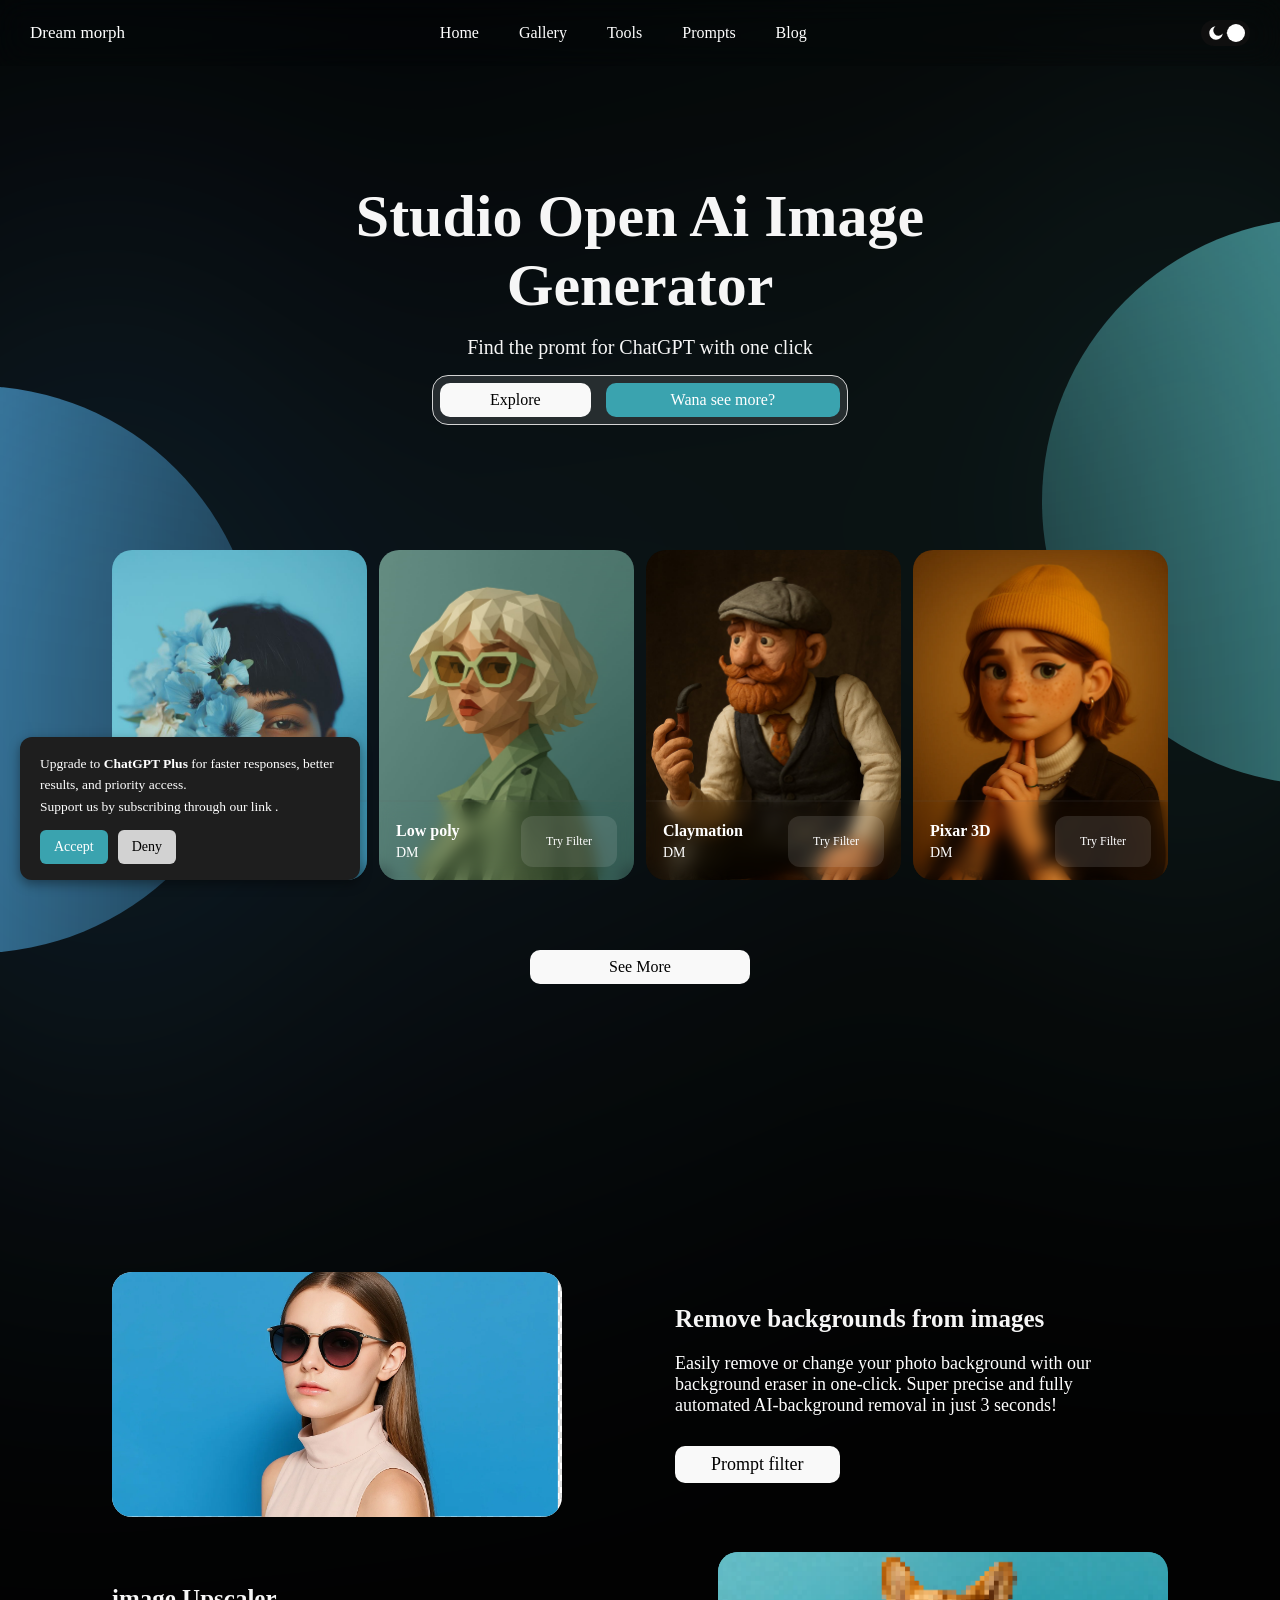
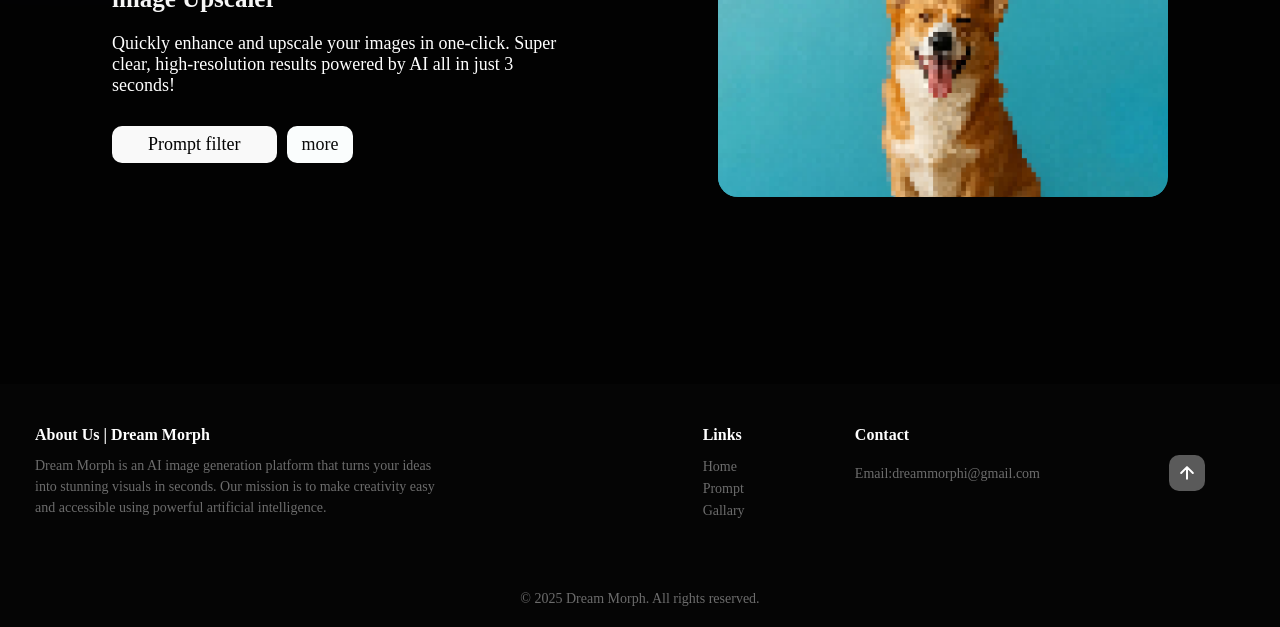
==== index.html @ d33cc165 "blog" ====
<!DOCTYPE html>
<html lang="en">

<head>
    <meta charset="UTF-8">
    <meta name="viewport" content="width=device-width, initial-scale=1.0">
    <meta name="description"
        content="Dream Morph – Explore a unique AI prompt collection, learn prompt writing, and access exclusive links for ChatGPT Pro. Create stunning visuals effortlessly.">
    <title>Dream Morph</title>

    <!-- CSS -->
    <link rel="stylesheet" href="https://unpkg.com/aos@2.3.1/dist/aos.css" />
    <link rel="stylesheet" href="/css/global.css">
    <link rel="stylesheet" href="/css/index.css">
    <link rel="stylesheet" href="https://cdnjs.cloudflare.com/ajax/libs/font-awesome/6.5.0/css/all.min.css">

    <!-- Favicon -->
    <link rel="shortcut icon" href="/image/favicon.png" type="image/png">

    <!-- JS (اگر میخوای async باشه میتونی بعد از body لود کنی) -->
    <script src="https://unpkg.com/aos@2.3.1/dist/aos.js"></script>

    <!-- js for clarity` -->
    <script type="text/javascript">
    (function(c,l,a,r,i,t,y){
        c[a]=c[a]||function(){(c[a].q=c[a].q||[]).push(arguments)};
        t=l.createElement(r);t.async=1;t.src="https://www.clarity.ms/tag/"+i;
        y=l.getElementsByTagName(r)[0];y.parentNode.insertBefore(t,y);
    })(window, document, "clarity", "script", "tnjbkv79kr");
</script>
</head>



<body>

    <!-- header -->

    <header class="header">

        <a href="./index.html" class="logo" data-aos="fade-up" data-aos-delay="0" data-aos-duration="1000"
            data-aos-easing="ease-in-out">Dream morph</a>

        <ul class="navbar">
            <li class="navbar__item">
                <a href="/index.html" class="navbar__link" data-aos="fade-up" data-aos-delay="100"
                    data-aos-duration="1000" data-aos-easing="ease-in-out">Home</a>
            </li>
            <li class="navbar__item">
                <a href="#gallery" class="navbar__link" data-aos="fade-up" data-aos-delay="150" data-aos-duration="1000"
                    data-aos-easing="ease-in-out">Gallery</a>
            </li>

            <!-- ===================== Tools ===================== -->
            <li class="navbar__item dropdown">
                <!-- لینک اصلی Tools -->
                <a href="#tools" class="navbar__link mobile-tools-toggle" data-aos="fade-up" data-aos-delay="200"
                    data-aos-duration="1000" data-aos-easing="ease-in-out">
                    Tools
                    <span class="arrow">&#9662;</span>
                </a>

                <!-- زیرمنو مخصوص موبایل -->
                <ul class="mobile-submenu">
                    <li><a data-popup="popup1"
                            data-prompt="Enhance this photo to ultra-high resolution (4K). Sharpen all facial features, hair texture, and clothing fabric while preserving natural skin tones and lighting. Remove any blur or noise, and improve overall clarity. Maintain the original background details like locker room wood texture, locker numbers, and lighting conditions. Keep color grading, shadows, and highlights realistic and natural. The goal is a clean, high-fidelity, photorealistic enhancement without any artistic or cartoon filters."
                            data-img-before="/image/202505182125312.webp" data-img-after="/image/20250518212531.webp"
                            onclick="openPopup(this)">Image Upscaler</a></li>
                    <li><a data-popup="popup1"
                            data-prompt="Remove the background completely from this image, leaving only the main subject with a transparent or solid white background. Keep edges clean and natural."
                            data-img-before="/image/imggallery2.webp" data-img-after="/image/imggallery.webp"
                            onclick="openPopup(this)">Remove Backgrounds</a></li>
                    <li><a data-popup="popup1"
                            data-prompt="Create a professional and clean social media post image for [LinkedIn/Instagram/etc.], featuring a centered person in business attire, soft lighting, minimal background blur, and modern corporate color scheme. Add space for a text headline if needed."
                            data-img-before="/image/file_00000000d63861f4b79eb9ee4ddb175d.webp"
                            data-img-after="/image/b02d583083adf4ebec9b5be7b02b7c07.webp"
                            onclick="openPopup(this)">Social Glowr</a></li>
                    <li><a data-popup="popup1"
                            data-prompt="Natural face portrait with subtle retouching: remove small imperfections and redness, soften skin texture slightly, preserve pores and natural lines. Balanced daylight lighting. Final image should feel authentic and human, not over-edited."
                            data-img-before="/image/file_00000000e23c61f489949f0462fa9c5d.webp"
                            data-img-after="/image/ffab117d53c7a71a4f97cb9b7b1341d3.webp" onclick="openPopup(this)">Skin
                            Magic</a></li>
                    <li><a data-popup="popup1"
                            data-prompt="A high-end commercial advertisement featuring a Pringles Sour Cream & Onion can placed on a reflective marble surface with a soft spotlight. Background is a luxurious, modern kitchen interior with bokeh lighting and a warm color palette (beige and gold tones). The can is sharply in focus, showing detailed textures, condensation droplets, and vibrant green packaging. Add floating chip slices, sour cream swirl, and onion rings subtly glowing around it. Use dramatic lighting with soft shadows and depth of field for cinematic feel. Include minimal text in clean sans-serif font at the top: “Irresistibly Bold Flavor.” Make it look like a premium magazine or billboard ad."
                            data-img-before="/image/file_000000005ddc6246a605f12ef59c102b.webp"
                            data-img-after="/image/1924164fff129f91b75158eaf944c137.webp"
                            onclick="openPopup(this)">Product Poster</a></li>
                    <li><a data-popup="popup1"
                            data-prompt="Create a formal 3x4 passport-style portrait based on the provided image. The subject should face the camera directly with a neutral facial expression. Replace the background with a plain white one, and use professional studio lighting. Remove any accessories (such as hair bows), minimize visible makeup, and ensure the clothing appears modest and neat (e.g., a simple high-collar shirt or blouse). Center the composition and crop to standard ID photo proportions. Maintain high resolution and clarity suitable for identification documents."
                            data-img-before="/image/photo19483072295.jpg" data-img-after="/image/photo19452945200.webp"
                            onclick="openPopup(this)">3*4 image</a></li>
                </ul>

                <!-- منوی پاپ‌آپ دسکتاپ -->
                <div class="dropdown-menu">
                    <div class="dropdown-row" data-popup="popup1" data-aos="zoom" data-aos-duration="1000"
                        data-prompt="Enhance this photo to ultra-high resolution (4K). Sharpen all facial features, hair texture, and clothing fabric while preserving natural skin tones and lighting. Remove any blur or noise, and improve overall clarity. Maintain the original background details like locker room wood texture, locker numbers, and lighting conditions. Keep color grading, shadows, and highlights realistic and natural. The goal is a clean, high-fidelity, photorealistic enhancement without any artistic or cartoon filters."
                        data-img-before="/image/202505182125312.webp" data-img-after="/image/20250518212531.webp"
                        onclick="openPopup(this)">
                        <img src="/image/20250518212531.webp" alt="Tool 1" class="dropdown-img">
                        <div class="dropdown-text">
                            <h5>image Upscaler</h5>
                            <p>Quickly enhance and upscale your images in one-click</p>
                        </div>
                    </div>
                    <div class="dropdown-row" data-popup="popup1"
                        data-prompt="Remove the background completely from this image, leaving only the main subject with a transparent or solid white background. Keep edges clean and natural."
                        data-img-before="/image/imggallery2.webp" data-img-after="/image/imggallery.webp"
                        onclick="openPopup(this)">
                        <img src="/image/imggallery2.webp" alt="Tool 2" class="dropdown-img">
                        <div class="dropdown-text">
                            <h5>Remove backgrounds</h5>
                            <p>Easily remove or change your photo background</p>
                        </div>
                    </div>
                    <div class="dropdown-row" data-popup="popup1"
                        data-prompt="Create a professional and clean social media post image for [LinkedIn/Instagram/etc.], featuring a centered person in business attire, soft lighting, minimal background blur, and modern corporate color scheme. Add space for a text headline if needed."
                        data-img-before="/image/file_00000000d63861f4b79eb9ee4ddb175d.webp"
                        data-img-after="/image/b02d583083adf4ebec9b5be7b02b7c07.webp" onclick="openPopup(this)">
                        <img src="/image/1750148089165.webp" alt="Tool 3" class="dropdown-img">
                        <div class="dropdown-text">
                            <h5>Social Glowr</h5>
                            <p>Stylish visuals for modern social media posts</p>
                        </div>
                    </div>
                    <div class="dropdown-row" data-popup="popup1"
                        data-prompt="Natural face portrait with subtle retouching: remove small imperfections and redness, soften skin texture slightly, preserve pores and natural lines. Balanced daylight lighting. Final image should feel authentic and human, not over-edited."
                        data-img-before="/image/file_00000000e23c61f489949f0462fa9c5d.webp"
                        data-img-after="/image/ffab117d53c7a71a4f97cb9b7b1341d3.webp" onclick="openPopup(this)">
                        <img src="/image/1750148026856.webp" alt="Tool 4" class="dropdown-img">
                        <div class="dropdown-text">
                            <h5>Skin Magic</h5>
                            <p>Clear, soft, and natural face retouch</p>
                        </div>
                    </div>
                    <div class="dropdown-row" data-popup="popup1"
                        data-prompt="A high-end commercial advertisement featuring a Pringles Sour Cream & Onion can placed on a reflective marble surface with a soft spotlight. Background is a luxurious, modern kitchen interior with bokeh lighting and a warm color palette (beige and gold tones). The can is sharply in focus, showing detailed textures, condensation droplets, and vibrant green packaging. Add floating chip slices, sour cream swirl, and onion rings subtly glowing around it. Use dramatic lighting with soft shadows and depth of field for cinematic feel. Include minimal text in clean sans-serif font at the top: “Irresistibly Bold Flavor.” Make it look like a premium magazine or billboard ad."
                        data-img-before="/image/file_000000005ddc6246a605f12ef59c102b.webp"
                        data-img-after="/image/1924164fff129f91b75158eaf944c137.webp" onclick="openPopup(this)">
                        <img src="/image/1750148194171.webp" alt="Tool 5" class="dropdown-img">
                        <div class="dropdown-text">
                            <h5>Product Poster</h5>
                            <p>Eye-catching product ads with sharp design</p>
                        </div>
                    </div>
                    <div class="dropdown-row" data-popup="popup1"
                        data-prompt="Create a formal 3x4 passport-style portrait based on the provided image. The subject should face the camera directly with a neutral facial expression. Replace the background with a plain white one, and use professional studio lighting. Remove any accessories (such as hair bows), minimize visible makeup, and ensure the clothing appears modest and neat (e.g., a simple high-collar shirt or blouse). Center the composition and crop to standard ID photo proportions. Maintain high resolution and clarity suitable for identification documents."
                        data-img-before="/image/photo19483072295.jpg" data-img-after="/image/photo19452945200.webp"
                        onclick="openPopup(this)">
                        <img src="/image/photo19483072295.jpg" alt="Tool 6" class="dropdown-img">
                        <div class="dropdown-text">
                            <h5>3*4 image</h5>
                            <p>Creat picturs from text,with AI</p>
                        </div>
                    </div>
                </div>
            </li>
            <!-- ===================== End Tools ===================== -->

            <li class="navbar__item">
                <a href="/prompts.html" class="navbar__link" data-aos="fade-up" data-aos-delay="250"
                    data-aos-duration="1000" data-aos-easing="ease-in-out">Prompts</a>
            </li>
              <li class="navbar__item">
                <a href="https://blog.dreammorph.art" id="blogBtn" target="_blank" rel="noopener noreferrer" class="navbar__link" data-aos="fade-up" data-aos-delay="250"
                    data-aos-duration="1000" data-aos-easing="ease-in-out">Blog</a>
            </li>
        </ul>

        <div class="navbar__btn">
            <div class="navbar__right-placeholder" data-aos="fade-up" data-aos-delay="300" data-aos-duration="1000"
                data-aos-easing="ease-in-out">
                <div class="theme-toggle">
                    <input type="checkbox" class="checkbox" id="theme-checkbox">
                    <label for="theme-checkbox" class="checkbox-label">
                        <svg class="moon" width="18" height="18" viewBox="0 0 24 24" fill="none">
                            <path d="M21 12.79A9 9 0 1111.21 3a7 7 0 109.79 9.79z" fill="#fff" />
                        </svg>
                        <svg class="sun" width="18" height="18" viewBox="0 0 24 24" fill="none">
                            <circle cx="12" cy="12" r="5" fill="#fff" />
                            <g stroke="#fff" stroke-width="2">
                                <line x1="12" y1="1" x2="12" y2="3" />
                                <line x1="12" y1="21" x2="12" y2="23" />
                                <line x1="4.22" y1="4.22" x2="5.64" y2="5.64" />
                                <line x1="18.36" y1="18.36" x2="19.78" y2="19.78" />
                                <line x1="1" y1="12" x2="3" y2="12" />
                                <line x1="21" y1="12" x2="23" y2="12" />
                                <line x1="4.22" y1="19.78" x2="5.64" y2="18.36" />
                                <line x1="18.36" y1="5.64" x2="19.78" y2="4.22" />
                            </g>
                        </svg>
                        <span class="ball"></span>
                    </label>
                </div>
            </div>
        </div>

        <span class="heder__icon" id="menu-toggle" data-aos="fade-up" data-aos-delay="100">
            <span></span>
            <span></span>
            <span></span>
        </span>

    </header>


    <!-- Main -->

    <section class="main">
        <div class="main__background">

            <div class="background-shapes">
                <div class="circle__left"></div>
                <div class="circle__right"></div>
                <div class="blur-overlay"></div>
            </div>

            <div class="container">

                <!-- Home Website -->


                <section class="home" id="home">
                    <div class="Home-content">
                        <h1 class="Home-title" data-aos="fade-up" data-aos-delay="0" data-aos-duration="1000"
                            data-aos-easing="ease-in-out">Studio Open Ai Image Generator</h1>
                        <p class="Home-cption" data-aos="fade-up" data-aos-delay="100" data-aos-duration="1000"
                            data-aos-easing="ease-in-out">Find the promt for ChatGPT with one click</p>

                        <div class="Home-btn" data-aos="fade-up" data-aos-delay="200" data-aos-duration="1000"
                            data-aos-easing="ease-in-out">
                            <a href="./prompts.html" class="Home-btn__left">Explore</a>
                            <a href="#gallery" class="Home-btn__rigth">Wana see more?</a>
                        </div>
                    </div>
                    <div class="poster" data-aos="fade-up" data-aos-delay="400" data-aos-duration="1000"
                        data-aos-easing="ease-in-out" data-aos-offset="0">
                        <div class="poster-spacer" aria-hidden="true"></div>

                        <div class="poster-cards poster-zoom">
                            <div class="poster-card__content">
                                <div class="poster-text">
                                    <h4>Blue Bloom</h4>
                                    <p>DM</p>
                                </div>
                                <a href="#" class="poster-card__btn" data-popup="popup1"
                                    data-prompt="A close-up portrait of a young woman with natural soft lighting, short black hair, and minimal makeup. Her face is partially covered by a lush arrangement of realistic, delicate blue flowers with visible petal textures and dark centers, blending naturally with her skin. The flowers should appear freshly picked and organic, with fine botanical detail. Background is a solid, smooth sky blue, creating a dreamy and minimalistic atmosphere. The photo has an ethereal, high-fashion editorial feel, with ultra-high definition and depth of field to emphasize the softness of the flowers and the calm expression of the subject. --v 6 --ar 3:4 --style photographic --quality 2"
                                    data-img-before="/image/poster2.webp" data-img-after="/image/poster1.webp"
                                    onclick="openPopup(this)">
                                    Try Filter
                                </a>
                            </div>
                        </div>
                        <div class="poster-cards poster-zoom">
                            <div class="poster-card__content">
                                <div class="poster-text">
                                    <h4>Low poly</h4>
                                    <p>DM</p>
                                </div>
                                <a href="#" class="poster-card__btn" data-popup="popup1"
                                    data-prompt="““Redo this image in the Low poly 3D style, simplified geometry, hard angular edges, flat color shading, minimalist lighting, retro 3D look.”"
                                    data-img-before="/image/file_00000000790861f79e41f5b26e44dd77.webp"
                                    data-img-after="/image/35b8cdeab7fe3ea2cd9ffe2193912665.webp"
                                    onclick="openPopup(this)">
                                    Try Filter
                                </a>
                            </div>
                        </div>
                        <div class="poster-cards poster-zoom">
                            <div class="poster-card__content">
                                <div class="poster-text">
                                    <h4>Claymation</h4>
                                    <p>DM</p>
                                </div>
                                <a href="#" class="poster-card__btn" data-popup="popup1"
                                    data-prompt="“Redo this image in the Claymation style, handmade clay textures, visible fingerprints and smudges, slightly uneven proportions, stop-motion aesthetic, soft lighting, expressive sculpted faces.”"
                                    data-img-before="/image/claymation.webp" data-img-after="/image/claymation1.webp"
                                    onclick="openPopup(this)">
                                    Try Filter
                                </a>
                            </div>
                        </div>
                        <div class="poster-cards poster-zoom">
                            <div class="poster-card__content">
                                <div class="poster-text">
                                    <h4>Pixar 3D</h4>
                                    <p>DM</p>
                                </div>
                                <a href="#" class="poster-card__btn" data-popup="popup1"
                                    data-prompt="“Redo this image in a charming 3D animated style, clean, stylized character designs with expressive yet subtle facial animation, cinematic warm lighting, beautifully composed shots, high-quality polished textures, and a heartwarming tone. Emphasize storytelling through posture, expression, and framing.”"
                                    data-img-before="/image/pixar3d.webp" data-img-after="/image/pixar3d2.webp"
                                    onclick="openPopup(this)">
                                    Try Filter
                                </a>
                            </div>
                        </div>

                        <div class="poster-spacer" aria-hidden="true"></div>
                    </div>
                    <div class="poster-indicators">
                        <span class="dot active"></span>
                        <span class="dot"></span>
                        <span class="dot"></span>
                        <span class="dot"></span>
                    </div>

                    <a href="/prompts.html" class="poster-btn__btn" data-aos="fade-up" data-aos-delay="0"
                        data-aos-duration="1000" data-aos-easing="ease-in-out">See More</a>


                </section>

                <!-- Gallary Website -->

                <section class="gallary" id="gallery">
                    <div class="container">
                        <div class="gallery-container">

                            <div class="gallary-item" data-aos="fade-right" data-aos-duration="1000" data-aos-delay="0"
                                data-aos-easing="ease-in-out">
                                <div class="gallary-img">
                                    <div class="before-image">
                                        <img src="/image/imggallery.webp" alt="Before">
                                    </div>
                                    <div class="after-image">
                                        <img src="/image/imggallery2.webp" alt="After">
                                    </div>
                                    <input type="range" class="slider" min="0" max="100" value="50">
                                </div>
                                <div class="gallary-text">
                                    <h4>Remove backgrounds from images</h4>
                                    <p>Easily remove or change your photo background with our background eraser in
                                        one-click. Super precise and fully automated AI-background removal in just 3
                                        seconds!</p>

                                    <a href="#" class="gallery-btn" data-popup="popup1"
                                        data-prompt="Remove the background completely from this image, leaving only the main subject with a transparent or solid white background. Keep edges clean and natural."
                                        data-img-before="/image/imggallery2.webp"
                                        data-img-after="/image/imggallery.webp" onclick="openPopup(this)">
                                        Prompt filter
                                    </a>
                                </div>
                            </div>

                            <div class="gallary-item" data-aos="fade-left" data-aos-duration="1000" data-aos-delay="0"
                                data-aos-easing="ease-in-out">
                                <div class="gallary-img">
                                    <div class="before-image">
                                        <img src="/image/202505182125312.webp" alt="Before">
                                    </div>
                                    <div class="after-image">
                                        <img src="/image/20250518212531.webp" alt="After">
                                    </div>
                                    <input type="range" class="slider" min="0" max="100" value="50">
                                </div>
                                <div class="gallary-text">
                                    <h4>image Upscaler</h4>
                                    <p>Quickly enhance and upscale your images in one-click. Super clear,
                                        high-resolution results powered by AI all in just 3 seconds!</p>
                                    <div class="gallary-btn-butten">
                                        <a href="#" class="gallery-btn" data-popup="popup1"
                                            data-prompt="Enhance this photo to ultra-high resolution (4K). Sharpen all facial features, hair texture, and clothing fabric while preserving natural skin tones and lighting. Remove any blur or noise, and improve overall clarity. Maintain the original background details like locker room wood texture, locker numbers, and lighting conditions. Keep color grading, shadows, and highlights realistic and natural. The goal is a clean, high-fidelity, photorealistic enhancement without any artistic or cartoon filters "
                                            data-img-before="/image/20250518212531.webp"
                                            data-img-after="/image/202505182125312.webp" onclick="openPopup(this)">
                                            Prompt filter
                                        </a>
                                        <a href="/prompts.html" class="gallary-btn-Rigth">more</a>
                                    </div>
                                </div>
                            </div>

                        </div>
                    </div>
                </section>

            </div>

            <!-- Footer Website -->

            <section class="footer">
                <div class="fotter-top">

                    <div class="fotter-tex">
                        <h4>About Us | Dream Morph</h4>
                        <p>Dream Morph is an AI image generation platform that turns your ideas into stunning visuals in
                            seconds. Our mission is to make creativity easy and accessible using powerful artificial
                            intelligence. </p>
                    </div>
                    <div class="fotter-item">
                        <div class="footer-links">
                            <h4>Links</h4>
                            <p><a href="/index.html" class="fotter-linl-1">Home</a></p>
                            <p><a href="/prompts.html" class="fotter-linl-2">Prompt</a></p>
                            <p><a href="#gallery" class="fotter-linl-2">Gallary</a></p>
                        </div>
                        <div class="fotter-contact">
                            <h4>Contact</h4>
                            <div class="footer-content__continer">
                                <p><a href="mailto:dreammorphi@gmail.com"
                                        class="fotter-contact-1">Email:dreammorphi@gmail.com</a></p>

                                <!-- <p><a href="tel:+9809187623454" class="fotter-contact-2">Insta:dreammorph</a></p> -->
                                <!-- <p><a href="https://www.instagram.com" target="_blank"
                                    class="fotter-contact-3">Tel:+987267373646</a></p> -->
                                <a href="#home" class="fotter-contact-btn footer-scroll-btn">
                                    <svg width="20" height="20" viewBox="0 0 20 20" fill="none"
                                        xmlns="http://www.w3.org/2000/svg">
                                        <path
                                            d="M9.99984 15.8334V4.16675M9.99984 4.16675L4.1665 10.0001M9.99984 4.16675L15.8332 10.0001"
                                            stroke="white" stroke-width="2" stroke-linecap="round"
                                            stroke-linejoin="round" />
                                    </svg>
                                </a>
                            </div>
                        </div>

                    </div>
                </div>
                <div class="fottor-butem">

                    <div class="fotter-copyright">
                        <p>© 2025 Dream Morph. All rights reserved.</p>
                    </div>
                </div>
            </section>

        </div>
    </section>

    <!-- Popup -->

    <div class="popup" id="popup1">
        <div class="popup-content">


            <div class="popup-content-left">

                <h4>How to use this filter</h4>

                <ul class="popup-menu">
                    <li class="popup-menu-item">
                        Open <a href="https://chat.openai.com/" target="_blank">ChatGpt</a> Ai
                    </li>
                    <li class="popup-menu-item">
                        Select + And Select Your photo
                    </li>
                    <li class="popup-menu-item">
                        Copy The Command Below And Paste It Into <a href="https://chat.openai.com/"
                            target="_blank">ChatGpt</a> Ai
                    </li>
                </ul>

                <!-- <p class="popup-vocher">Chat GPT does not generate more than 3 photos per day, you can purchase a Chat GPT subscription from  <a href="#">this website</a>
                </p> -->
                <div class="box-container" id="boxContainer">
                    <div class="popup-box">


                        <div id="promptText">Prompt اینجا قرار می‌گیره</div>
                        <svg class="copy-btn" onclick="copyPrompt()" width="24" height="24" viewBox="0 0 32 32"
                            fill="none" xmlns="http://www.w3.org/2000/svg">
                            <path
                                d="M6.6665 20H5.33317C4.62593 20 3.94765 19.7191 3.44755 19.219C2.94746 18.7189 2.6665 18.0406 2.6665 17.3334V5.33335C2.6665 4.62611 2.94746 3.94783 3.44755 3.44774C3.94765 2.94764 4.62593 2.66669 5.33317 2.66669H17.3332C18.0404 2.66669 18.7187 2.94764 19.2188 3.44774C19.7189 3.94783 19.9998 4.62611 19.9998 5.33335V6.66669M14.6665 12H26.6665C28.1393 12 29.3332 13.1939 29.3332 14.6667V26.6667C29.3332 28.1394 28.1393 29.3334 26.6665 29.3334H14.6665C13.1937 29.3334 11.9998 28.1394 11.9998 26.6667V14.6667C11.9998 13.1939 13.1937 12 14.6665 12Z"
                                stroke-width="2" />
                        </svg>
                        <div class="info-bar" id="infoBar">
                            <p>
                                <svg width="15" height="15" viewBox="0 0 24 24" fill="none"
                                    xmlns="http://www.w3.org/2000/svg">
                                    <path
                                        d="M12 17C12.2833 17 12.5208 16.9042 12.7125 16.7125C12.9042 16.5208 13 16.2833 13 16C13 15.7167 12.9042 15.4792 12.7125 15.2875C12.5208 15.0958 12.2833 15 12 15C11.7167 15 11.4792 15.0958 11.2875 15.2875C11.0958 15.4792 11 15.7167 11 16C11 16.2833 11.0958 16.5208 11.2875 16.7125C11.4792 16.9042 11.7167 17 12 17ZM11 13H13V7H11V13ZM12 22C10.6167 22 9.31667 21.7375 8.1 21.2125C6.88333 20.6875 5.825 19.975 4.925 19.075C4.025 18.175 3.3125 17.1167 2.7875 15.9C2.2625 14.6833 2 13.3833 2 12C2 10.6167 2.2625 9.31667 2.7875 8.1C3.3125 6.88333 4.025 5.825 4.925 4.925C5.825 4.025 6.88333 3.3125 8.1 2.7875C9.31667 2.2625 10.6167 2 12 2C13.3833 2 14.6833 2.2625 15.9 2.7875C17.1167 3.3125 18.175 4.025 19.075 4.925C19.975 5.825 20.6875 6.88333 21.2125 8.1C21.7375 9.31667 22 10.6167 22 12C22 13.3833 21.7375 14.6833 21.2125 15.9C20.6875 17.1167 19.975 18.175 19.075 19.075C18.175 19.975 17.1167 20.6875 15.9 21.2125C14.6833 21.7375 13.3833 22 12 22Z" />
                                </svg>
                                Only 3 free images! Get unlimited access by subscribing through this
                                <a href="https://example.com" target="_blank" class="info-link"> website</a>
                            </p>
                        </div>
                    </div>

                </div>


            </div>
            <div class="popup-content-right">
                <span class="close-btn" onclick="closePopup('popup1')">&times;</span>
                <div class="container-img-prompts">
                    <img id="popupImageBefore" class="before" src="" alt="">
                    <img id="popupImageAfter" class="after" src="" alt="">
                    <div class="popup-slider">
                        <div class="slider-handle"></div>
                    </div>
                </div>
            </div>
        </div>
    </div>
    <div id="copy-notification" class="copy-not"
        style="display:none;position:fixed;top:40px;left:50%;transform:translateX(-50%);background:#222;color:#fff;padding:10px 28px;border-radius:8px;z-index:9999;font-family:'Medium';font-size:16px;box-shadow:0 2px 8px rgba(0,0,0,0.15);transition:opacity 0.3s;">
        prompt copied to clipboard!
    </div>

    <!-- Popup Subscibe -->

    <!-- ChatGPT Plus Promo Popup -->
    <div id="popup-wrapper">
        <div class="subscribe-popup" id="subscribeBox">
            Upgrade to <strong>ChatGPT Plus</strong> for faster responses, better results, and priority access.<br>
            Support us by subscribing through our link .</p>

            <div class="subscribe-popup-buttons">
                <a class="accept-btn" href="https://chat.openai.com/?ref=YourAffiliateID" target="_blank"
                    onclick="closeSubscribe()">Accept</a>
                <button class="deny-btn no-global-style" onclick="closeSubscribe()">Deny</button>
            </div>
        </div>

    </div>






    <script src="https://unpkg.com/aos@2.3.1/dist/aos.js"></script>
    <script src="/script/script.js"></script>
    <script src="/script/menu.js"></script>
    <script src="/script/theme.js"></script>

</body>

</html>
---- css/global.css ----
/* ---------------------------------------------------------- color -------------------------------------------------------------*/


:root {

  --bg-color-1: #FFFFFF;
  
  --bg-color-2: #ffffff00;
  --bg-color-3: #3A3A3A;

  --bg-color-4: #5a5a5a;
  --bg-color-5: #3AA3AF;
  
  --bg-color-footer: #f7f7f7;
  /* footer bg */
  --bg-color-footer-slide: #ffffff;
  /* footer slide */
  --bg-color-tools: #ffffff;
  /* tools popup */
  --bg-color-popup: #ffffff;
  /* popup */
  --bg-color-popup-box: #f5f5f5;
  /* popup box */
  --bg-color-close: #FFFFFF;
  --bg-color-hamberger: #000000;
  --bg-color-hamberger-menu: #fdfafa;


  --bg-blur-1: rgba(255, 255, 255, 0.1);
  --bg-blur-2: rgba(24, 24, 24, 0.12);
  --bg-blur-3: rgba(255, 255, 255, 0.1);
  --bg-blur-overlay: blur(180px);

  --text-color-1: #000000;
  --text-color-1-1: #000000;
  /**/
  --text-color-2: #504f4f;
  --text-color-3: #504f4f;
  --text-color-4: #FFFFFF;
  --text-color-4-1: #ffffff;
  /**/
  --text-color-4-2: #ffffff;
  /**/
  --text-color-4-btn: #ffffff;
  /**/
  --text-color-4-right: #ffffff;
  /**/
  --text-color-5: #F6F6F6;
  --text-color-6: #4d4d4d;
  --text-color-7: #3a3a3a;
  --text-color-8: #0056A7;
  /**/
  --text-color-cart: #ffffff;
  --text-color-box-popup: #000000c4;



  --title-color-1: #3a3a3a;
  --title-color-2: #000000;

  --hover-color-1: #000000;
  --hover-color-2: #58bfff;
  --hover-color-2-right: #58bfff;
  --hover-color-3: #2d2d2d;
  --hover-color-tools: #eaf6ff;

}


.dark-mode {

  --bg-color-main: #010101;
  --bg-color-1: #ffffff00;
  --bg-color-2: #FFFFFF;
  --bg-color-3: #F9F9F9;
  --bg-color-4: #fafdfd;
  --bg-color-5: #3AA3AF;
  --bg-color-footer: #050505;
  /* footer bg */
  --bg-color-footer-slide: #0c0c0cea;
  /* footer slide */
  --bg-color-tools: #030303;
  /* tools popup */
  --bg-color-popup: #151515;
  /* popup */
  --bg-color-popup-box: #0b0b0b;
  /* popup box */
  --bg-color-close: #151515;
  --bg-color-hamberger: #ffffff;
  --bg-color-hamberger-menu: #3a3a3a;


  --bg-blur-1: rgba(24, 24, 24, 0.1);
  --bg-blur-2: rgba(24, 24, 24, 0.95);
  --bg-blur-3: rgba(0, 0, 0, 0.1);
  --bg-blur-overlay: blur(280px);

  --text-color-3: #ffffff;
  /**/
  --text-color-1: #ffffff;
  /**/
  --text-color-1-1: #b9b9b9;
  /**/
  --text-color-2: #6c6c6c;
  --text-color-3: #504f4f;
  --text-color-4: #010101;
  /**/
  --text-color-4-1: #ffffff;
  /**/
  --text-color-4-2: #0c0c0c;
  /**/
  --text-color-4-btn: #ffffff;
  /**/
  --text-color-4-right: #010101;
  /**/
  --text-color-5: #F6F6F6;
  --text-color-6: #ffffff;
  /**/
  --text-color-7: #F6F6F6;
  /**/
  --text-color-8: #518aae;
  /**/
  --text-color-box-popup: #bfbfbf;


  --title-color-1: #3a3a3a;
  --title-color-2: #000000;

  --hover-color-1: #a5a5a5;
  --hover-color-2: #58bfff;
  --hover-color-2-right: #58bfff;
  --hover-color-3: #ffffff;
  --hover-color-tools: #3e3e3e8b;

}



/* ---------------------------------------------------------- Fonts -------------------------------------------------------------*/

@font-face {
  font-family: "Reagular";
  src: url(/Font/static/Inter_18pt-Regular.ttf) format('truetype');
}

@font-face {
  font-family: "Black";
  src: url(/Font/static/Inter_18pt-Black.ttf) format('truetype');
}

@font-face {
  font-family: "Medium";
  src: url(/Font/static/Inter_18pt-Medium.ttf) format('truetype');
}

@font-face {
  font-family: "Bold";
  src: url(/Font/static/Inter_18pt-Bold.ttf) format('truetype');
}

@font-face {
  font-family: "ExtraLight";
  src: url(/Font/static/Inter_18pt-ExtraLight.ttf) format('truetype');
}

@font-face {
  font-family: "Light";
  src: url(/Font/static/Inter_18pt-Light.ttf) format('truetype');
}

/* ------------------------------------------------------- Normalize Css ---------------------------------------------------------*/

* {
  margin: 0;
  padding: 0;
  box-sizing: border-box;

}

html {
  overflow-x: hidden;
  scroll-behavior: smooth;
}

/* ----------------------------------------------- Main ----------------------------------------------- */

.main {
  position: relative;
  background-color: var(--bg-color-main);
  min-height: 100vh;

}

.main__background {
  position: relative;
  overflow: hidden;
}

.background-shapes {}

.circle__left,
.circle__right {}

.circle__left {
  width: 35.4375rem;
  height: 35.4375rem;
  border-radius: 35.4375rem;
  background: #58BFFF;
  position: absolute;
  top: 386px;
  left: -308px;
  z-index: 0;
}

.circle__right {
  width: 35.5rem;
  height: 35.4375rem;
  border-radius: 35.5rem;
  background: #5AC4C9;
  position: absolute;
  top: 218px;
  right: -330px;
  z-index: 0;
}

.blur-overlay {
  position: absolute;
  top: 0;
  left: 0;
  width: 100%;
  height: 100%;
  background-color: var(--bg-blur-1);
  /* background-color: var(--bg-blur-2); */
  backdrop-filter: var(--bg-blur-overlay);
  z-index: 1;

}

.container {
  position: relative;
  z-index: 3;
}

/* ------------------------------------------------- Header ------------------------------------------------- */

.header {
  z-index: 100;
  position: fixed;
  flex-direction: row;
  top: 0;
  left: 0;
  width: 100%;
  padding: 20px 30px;
  background-color: var(--bg-blur-3);
  backdrop-filter: blur(15px);

  display: flex;
  align-items: center;
  justify-content: space-between;


}


.logo {
  text-decoration: none;
  color: var(--text-color-1);
  font-size: 17px;
  font-family: 'Reagular';
}

.navbar {
  display: flex;
  gap: 30px;
  margin-right: 6.5%;
}

.navbar__item {
  list-style: none;
}

.navbar__link {
  text-decoration: none;
  color: var(--text-color-6);
  font-family: 'Medium';
  font-size: 16px;
}

.navbar__link:hover {
  color: var(--hover-color-1);
}

.navbar__btn {
  /* padding: 9px 11px; */
  display: flex;
  /* border-radius: 10px; */
  /* color: rgb(0, 0, 0); opacity: .5; */
  /* background-color: rgb(58, 58, 58); opacity: 0.5; */
}

.navbar__btn svg {
  color: inherit;
  width: 18px;
  height: auto;
}

.navbar__right-placeholder {
  color: rgb(255, 255, 255);
  opacity: 0.5;

}

.poster-btn__btn {
  color: var(--text-color-4);
  text-decoration: none;
  font-family: 'Bold';
  text-align: center;
  display: flex;
  justify-content: center;
  margin-top: 70px;
  background-color: var(--bg-color-3);
  width: 220px;
  align-items: center;
  margin: 70px auto;
  padding: 8px 50px;
  border-radius: 10px;
  font-family: 'Bold';
}

.poster-btn__btn:hover {
  background-color: var(--button-3-bg-color);
  color: var(--text-color);
  box-shadow: 0 4px 15px rgba(88, 191, 255, 0.4);
  transform: translateY(-3px);
  transition: all 0.2s ease-in-out;
}

.poster-zoom {
  position: relative;
  overflow: hidden;
  transition: transform 0.3s ease, box-shadow 0.3s ease;
}


.poster-zoom:hover {
  transform: scale(1.015);
  box-shadow: 0 5px 10px rgb(0, 0, 0, 0.1);
}

/* -------------------------------------------fotter---------------------------------------------- */

.footer {
  background-color: var(--bg-color-footer);
  position: relative;
  z-index: 1;
}

.fotter-top {
  position: relative;
  display: flex;
  justify-content: space-between;
  align-items: flex-start;
  padding: 40px 20px 50px 35px;
  z-index: 1;
}

.fotter-item {
  width: 50%;
  display: flex;
  justify-content: space-around;
  align-items: start;
  line-height: 21px;

}

.fotter-tex {
  line-height: 21px;
}

.fotter-tex h4 {
  margin-bottom: 10px;
  font-family: 'Bold';
  font-size: 16px;
  color: var(--text-color-1);
}

.fotter-tex p {
  font-family: 'medium';
  font-size: 14px;
  width: 400px;
  color: var(--text-color-2);
}


.footer-links h4 {
  font-family: 'Bold';
  font-size: 16px;
  color: var(--text-color-1);
  margin-bottom: 10px;
}

.fotter-linl-1 {
  text-decoration: none;
  font-family: 'medium';
  font-size: 14px;
  color: var(--text-color-2);
}

.fotter-linl-2 {
  text-decoration: none;
  font-family: 'medium';
  font-size: 14px;
  color: var(--text-color-2);

}

.fotter-linl-2 {
  text-decoration: none;
  font-family: 'medium';
  font-size: 14px;
  color: var(--text-color-2);

}

.fotter-contact h4 {
  font-family: 'Bold';
  font-size: 16px;
  color: var(--text-color-1);
  margin-bottom: 10px;
}

.fotter-contact-1 {
  text-decoration: none;
  font-family: 'medium';
  font-size: 14px;
  color: var(--text-color-2);
}

.fotter-contact-2 {
  text-decoration: none;
  font-family: 'medium';
  font-size: 14px;
  color: var(--text-color-2);
}

.fotter-contact-3 {
  text-decoration: none;
  font-family: 'medium';
  font-size: 14px;
  color: var(--text-color-2);
}

.fotter-contact-btn {
  background-color: #5a5a5a;
  padding: 8px 8px;
  color: #fafafa;
  text-decoration: none;
  font-family: 'medium';
  font-size: 12px;
  border-radius: 10px;
  justify-content: center;
  align-items: center;
  display: flex;
}

.fotter-contact-btn:hover {
  background-color: #58bfff;
  color: #ffffff;
  box-shadow: 0 4px 15px rgba(88, 191, 255, 0.4);
  transform: translateY(-3px);
  transition: all 0.2s ease-in-out;
}

.fotter-copyright {
  padding: 20px;
  color: var(--text-color-2);
  position: relative;
  z-index: 1;
  text-align: center;
  font-family: 'medium';
  font-size: 14px;
}

.footer-content__continer {
  width: 350px;
  display: flex;
  align-items: center;
  justify-content: space-between;
}





/* ------------------------------------------------- Popup  ------------------------------------------------- */
.popup {
  position: fixed;
  top: 0;
  left: 0;
  width: 100%;
  height: 100%;
  background: rgba(0, 0, 0, 0.6);
  display: none;
  justify-content: center;
  align-items: center;
  z-index: 1000;

}


.popup.show {
  display: flex;
}

.popup-content {
  background: var(--bg-color-popup);
  padding: 20px;
  border-radius: 12px;
  max-width: 800px;
  width: 90%;
  height: 450px;
  box-shadow: 0 4px 12px rgba(0, 0, 0, 0.3);
  position: relative;
  display: flex;
  gap: 30px;
  /*   
  transform: translateY(40px) scale(0.95) rotateX(30deg);
 
  animation: popupVocherFancyIn 0.8s cubic-bezier(.22,1,.36,1) forwards; */

}


.popup-content-left {
  width: 45%;
  margin-left: 10px;
  margin-top: 35px;

}

.popup-content-left h4 {
  font-family: 'Reagular';
  font-size: 20px;
  margin-bottom: 30px;
  margin-left: 10px;

}

.popup-menu {
  list-style: disc inside;
  padding-left: 1.5em;
  text-indent: -1.5em;
  line-height: 1.8;
}

.popup-menu-item {
  margin-left: 10px;
  font-family: 'Light';
  font-size: 17px;


}

.popup-menu-item a {
  color: var(--text-color-8);
  text-decoration: none;
}

.popup-box {
  position: absolute;
  bottom: 23px;
  background-color: rgb(255, 255, 255);
  width: 342px;
  height: 90px;
  border-radius: 15px;
  filter: drop-shadow(0px 1px 3px rgba(0, 0, 0, 0.30));


}

.popup-content-left {
  color: var(--text-color-1);
}

.popup-content-right {
  width: 50%;
  border-radius: 15px;
  position: relative;
}

.close-btn {
  display: flex;
  position: absolute;
  top: 15px;
  right: 15px;
  font-size: 24px;
  cursor: pointer;
  color: var(--text-color-1);
  background-color: var(--bg-color-close);
  backdrop-filter: blur(15px);
  width: 28px;
  height: 28px;
  justify-content: center;
  align-self: center;
  border-radius: 7px;
  z-index: 3;
}


@media (max-width: 600px) {
  .popup {
    align-items: flex-start;
    padding-top: 40px;
    background: rgba(0, 0, 0, 0.6);
  }

  .popup-content {
    width: 95%;
    height: auto;
    /* max-height: 90%; */
    border-radius: 16px;
    padding: 16px;
    flex-direction: column;
    gap: 20px;
    box-sizing: border-box;
  }

  .popup-content-right {
    order: -1;
    width: 100%;
    margin: 0;
  }

  .popup-content-left {
    order: 0;
    width: 100%;
    margin: 0;
    display: flex;
    flex-direction: column;

    align-items: flex-start;
    text-align: left;
  }

  .slider-handle {
    position: absolute;
    top: 50%;
    left: 50%;
    transform: translate(-50%, -50%);
    width: 24px;
    height: 24px;
    background: white;
    border: 2px solid #ccc;
    border-radius: 50%;
    box-shadow: 0 2px 6px rgba(0, 0, 0, 0.2);
    z-index: 3;
    touch-action: none;
    /* برای جلوگیری از اسکرول ناخواسته در موبایل */
  }

  .popup-content-left h4 {
    font-size: 14px;
    margin-bottom: 16px;

  }

  .popup-menu {
    /* list-style: none; */
    padding: 0;
    text-align: left;

  }

  .popup-menu-item {
    font-size: 10px;
    /* margin-bottom: 8px; */
    margin-left: 30px;
  }

  .copy-not {
    width: 300px;
    font-size: 15px;
    text-align: center;
  }

  .popup-box {
    position: relative;
    width: 370px;
    height: 100px;
    margin-top:65px;
    padding: 8px 40px 8px 12px;
    border-radius: 12px;
    background-color: var(--bg-color-popup-box);
    display: flex;
    align-items: center;
    justify-content: center;
    box-sizing: border-box;
    overflow: hidden;
  }

  #promptText {
    max-width: 330px;
    font-size: 10px;
    color: var(--text-color-box-popup);
    text-align: start;
    display: -webkit-box;
    line-height: 1.2rem;
    display: -webkit-box;
    -webkit-line-clamp: 2;
    -webkit-box-orient: vertical;
    overflow: hidden;
    text-overflow: ellipsis;
    word-break: break-word;
    white-space: normal;
    user-select: none;
    max-height: calc(1.5em * 4);
  }


  .copy-btn {
    position: absolute;
    top: 8px;
    right: 8px;
    width: 20px;
    height: 20px;
    transform: scale(1.2);
    stroke: var(--text-color-1);
    cursor: pointer;
    z-index: 1;
  }


  .container-img-prompts {
    width: 100%;
    aspect-ratio: 1 / 1;
    position: relative;
    overflow: hidden;
    border-radius: 16px;
  }

  .container-img-prompts img.before,
  .container-img-prompts img.after {
    position: absolute;
    width: 100%;
    height: 100%;
    object-fit: cover;
    top: 0;
    left: 0;
    user-select: none;
    pointer-events: none;
  }

  .close-btn {
    top: 10px;
    right: 10px;
    width: 24px;
    height: 24px;
    font-size: 20px;
  }
}



/* ------------------------------------------------------- container-img-prompts ------------------------------------------------------- */

.container-img-prompts {
  position: relative;
  width: 100%;
  height: 100%;
  overflow: hidden;
  border-radius: 15px;
}

.container-img-prompts img {
  position: absolute;
  top: 0;
  left: 0;
  height: 100%;
  width: 100%;
  object-fit: cover;
  /* بسیار مهم: جلوگیری از کشیدگی و زوم */
  user-select: none;
  pointer-events: none;
}

.before {
  z-index: 1;
  clip-path: inset(0 50% 0 0);
  /* نصف عکس اول نمایش داده میشه */
}

.after {
  z-index: 0;
}

.popup-slider {
  position: absolute;
  top: 0;
  bottom: 0;
  left: 50%;
  width: 4px;
  background: white;
  cursor: ew-resize;
  z-index: 2;
}

/* ----*/

.popup-box-container {
  position: relative;
  margin-top: 20px;
}

.popup-box {
  /* background-color: #f5f5f5; */
  background-color: var(--bg-color-popup-box);
  border: 1px solid var(--bg-color-popup-box);
  padding: 12px 16px 12px 16px;
  /* پدینگ مساوی */
  white-space: pre-wrap;
  box-sizing: border-box;
  border-radius: 8px;
  font-family: monospace;
  white-space: pre-wrap;
  min-height: 60px;
  line-height: 1.2;

  user-select: none;
  /* جلوگیری از انتخاب متن */
  -webkit-user-select: none;
  /* برای مرورگرهای وب‌کیت */
  -moz-user-select: none;
  /* برای فایرفاکس */
  -ms-user-select: none;
  /* برای اینترنت اکسپلورر/ادج */
}

#promptText {
  position: absolute;
  top: 11px;
  left: 15px;
  width: 290px;
  overflow: hidden;
  display: -webkit-box;
  -webkit-line-clamp: 4;
  -webkit-box-orient: vertical;
  text-overflow: ellipsis;
  line-height: 1rem;
  max-height: calc(1.5em * 4);
  word-break: break-word;
  white-space: normal;
  color: var(--text-color-box-popup);

  user-select: none;
  /* جلوگیری از انتخاب متن */
  -webkit-user-select: none;
  -moz-user-select: none;
  -ms-user-select: none;
}


.copy-btn {
  cursor: pointer;
  width: 20px;

  position: absolute;
  top: 10px;
  right: 10px;
  cursor: pointer;
  transition: transform 0.2s ease;
}

.copy-btn {
  position: absolute;
  top: 8px;
  right: 8px;
  background-color: transparent;
  border: none;
  font-size: 18px;
  cursor: pointer;
  stroke: var(--text-color-1);
}

.copy-btn:hover {
  transform: scale(1.1);
}

/* --------------------------------------------------------------------------------------------------------- */
/* ...tools... */
.navbar {
  display: flex;
  list-style: none;
  gap: 20px;
  position: relative;
}

.navbar__item {
  position: relative;
}

.navbar__link {
  text-decoration: none;

  padding: 0px 10px;
  display: inline-block;
  position: relative;
}

.dropdown-menu {
  position: absolute;
  top: 100%;
  /* دقیقاً زیر Tools */
  left: 50%;
  transform: translateX(-50%);
  width: 700px;
  /* عرض مشابه سایت نمونه */
  background: var(--bg-color-tools);
  padding: 30px;
  border-radius: 12px;
  box-shadow: 0 10px 30px rgba(0, 0, 0, 0.1);
  opacity: 0;
  visibility: hidden;
  transition: all 0.3s ease;
  z-index: 999;

}

/* زمانی که هاور می‌کنی */
.dropdown:hover .dropdown-menu {
  opacity: 1;
  visibility: visible;
  transform: translateX(-50%) translateY(30px);
  /* کمی پایین‌تر بیاد نرم */
}

/* ...existing code... */

/* استایل برای آیتم‌های داخل منوی Tools */
.dropdown-menu {
  padding: 20px 10px;
  display: flex;
  flex-wrap: wrap;
  gap: 5px;
  justify-content: flex-start;
  align-items: flex-start;
  border-radius: 12px;
}

.dropdown-row {
  display: flex;
  align-items: center;
  width: calc(50% - 8px);
  margin-bottom: 8px;
  background: var(--bg-color-tools);
  border-radius: 8px;
  padding: 8px 12px;
  /* پدینگ اضافه شد */
  box-sizing: border-box;
  transition: box-shadow 0.2s, background 0.2s;
  gap: 16px;
  overflow: hidden;
  position: relative;
  cursor: pointer;
}

.dropdown-row:hover {
  background: var(--hover-color-tools);
  box-shadow: 0 2px 8px rgba(88, 191, 255, 0.10);
}

.dropdown-img {
  width: 100px;
  height: 60px;
  border-radius: 8px;
  object-fit: cover;
  margin-left: 0;
  /* حذف فاصله اضافی */
  flex-shrink: 0;
  background: #eee;
}

.dropdown-text h5 {
  font-size: 16px;
  font-family: 'Reagular';
  margin: 0 0 4px 0;
  /* color: #222; */
  color: var(--text-color-1);
}

.dropdown-text p {
  font-size: 13px;
  /* color: #555; */
  color: var(--text-color-1-1);
  margin: 0;
  font-family: 'Light';
}


/* -------------------------------------------- ------------------------------------------------------ */
.theme-toggle {
  display: flex;
  align-items: center;
  justify-content: center;
  /* border: 3.4px solid #1D1D1D; */
  border-radius: 50px;

}

.checkbox {
  opacity: 0;
  position: absolute;
}

/* ...existing code... */
.checkbox-label {
  background-color: #0F0F0F;
  width: 49px;
  height: 26px;
  border-radius: 50px;
  position: relative;
  padding: 4px 6px;
  /* فاصله داخلی چپ و راست */
  cursor: pointer;
  display: flex;
  justify-content: space-between;
  align-items: center;
  box-sizing: border-box;
}

.checkbox-label .ball {
  background-color: #fff;
  width: 18px;
  height: 18px;
  position: absolute;
  left: 6px;
  /* با padding هماهنگ شود */
  top: 4px;
  border-radius: 50%;
  transition: transform 0.2s linear;
  z-index: 3;
}

.checkbox:checked+.checkbox-label .ball {
  transform: translateX(20px);
  /* مقدار دقیق برای وسط خورشید */
}

/* ...existing code... */

button:hover:not(.no-global-style),
.gallery-btn:hover:not(.no-global-style),
.poster-btn:hover:not(.no-global-style),
.gallary-btn-Rigth:hover:not(.no-global-style),
.poster-btn__btn:hover:not(.no-global-style) {
  background-color: var(--hover-color-2);
  color: var(--text-color-4-btn);
  box-shadow: 0 4px 15px rgba(88, 191, 255, 0.4);
  transform: translateY(-3px);
  transition: all 0.2s ease-in-out;
}


/* ---------------------------darkmood speed------------------------------ */
/* ...existing code... */
:root,
.dark-mode {
  transition:
    background-color 0.4s cubic-bezier(.4, 0, .2, 1),
    color 0.4s cubic-bezier(.4, 0, .2, 1);
}

body,
.main,
.header,
.footer {
  transition:
    background-color 0.4s cubic-bezier(.4, 0, .2, 1),
    color 0.4s cubic-bezier(.4, 0, .2, 1);
}

/* ...box info... */

.info-bar {
  position: absolute;
  width: 342px;
  height: 70px;
  bottom: 100%;
  left: 50%;
  margin-bottom: 10px;
  transform: translateX(-50%) translateY(10px);
  background: var(--bg-color-popup-box);
  color: var(--text-color-1);
  padding: 10px 18px;
  border-radius: 8px;
  white-space: normal;
  word-wrap: break-word;
  opacity: 0;
  pointer-events: none;
  transition: opacity 0.3s ease, transform 0.3s ease;
  font-size: 14px;
  z-index: 10;
  font-family: "Light";
  display: flex;
  justify-content: center;
  align-items: center;
  text-align: left;
}


.info-bar.active {
  opacity: 1;
  pointer-events: auto;
  transform: translateX(-50%) translateY(0);
}

.info-link {
  color: var(--text-color-8);
  text-decoration: none;
}

.info-bar>p {
  line-height: 1.2rem;

}

.info-bar>p>svg {
  fill: var(--text-color-1);

}


@media (max-width: 480px) {

  .circle__right {
    width: 231px;
    height: 230px;
    border-radius: 35.5rem;
    background: #5AC4C9;
    position: absolute;
    top: 100px;
    right: -130px;
    z-index: 0;
  }

  .circle__left {
    width: 231px;
    height: 230px;
    border-radius: 35.4375rem;
    background: #58BFFF;
    position: absolute;
    top: 549px;
    left: -131px;
    z-index: 0;
  }
}

.mobile-submenu{
  display: none;
}
.arrow{
  display: none;
}
/* پنهان کردن منوی دسکتاپ در موبایل */
@media (max-width: 480px) {
  .navbar .dropdown-menu {
    display: none;
    /* مخفی کردن کل منو */
    flex-direction: column;
    background: #fff;
    position: relative;
    padding: 0.5rem;
  }

  .navbar .dropdown-menu.active {
    display: flex;
    /* وقتی فعال شد نمایش داده شود */
  }

  .dropdown-row {
    display: none;
    /* مخفی کردن ردیف‌ها */
  }

  .dropdown-row.mobile-item {
    display: block;
    padding: 0.5rem 0;
    border-bottom: 1px solid #ddd;
  }

  .dropdown-row.mobile-item:last-child {
    border-bottom: none;
  }

  .dropdown-row h5 {
    margin: 0;
    font-size: 1rem;
  }

  .dropdown-row p {
    display: none;
    /* فقط تیترها را نشان بده */
  }
}


@media (max-width: 480px) {
  .mobile-submenu {
    display: none;
    padding-left: 20px;
    /* کمی تو رفتگی برای زیرمنو */
    flex-direction: column;
  }

  .mobile-submenu li {
    list-style: none;
    padding: 5px 0;
  }

  .mobile-submenu li a {
    text-decoration: none;
    color: #333;
    font-family: 'Light';
    font-size: 13px;
    color: var(--text-color-1);
  }

  .mobile-submenu.active {
    display: flex;
    margin-top: 20px;
    gap: 10px;


  }

  /* فلش چرخان وقتی بازه */
  .arrow {
    display: inline-block;
    transition: transform 0.3s;
    margin-left: 5px;
  }

  .arrow.open {
    transform: rotate(180deg);
  }
}


@media (max-width: 375px) {
  .popup {
    align-items: flex-start;
    padding-top: 40px;
    background: rgba(0, 0, 0, 0.6);
  }

  .popup-content {
    width: 95%;
    height: auto;
    /* max-height: 90%; */
    border-radius: 16px;
    padding: 16px;
    flex-direction: column;
    gap: 20px;
    box-sizing: border-box;
  }

  .popup-content-right {
    order: -1;
    width: 100%;
    margin: 0;
  }

  .popup-content-left {
    order: 0;
    width: 100%;
    margin: 0;
    display: flex;
    flex-direction: column;

    align-items: flex-start;
    text-align: left;
  }

  .slider-handle {
    position: absolute;
    top: 50%;
    left: 50%;
    transform: translate(-50%, -50%);
    width: 24px;
    height: 24px;
    background: white;
    border: 2px solid #ccc;
    border-radius: 50%;
    box-shadow: 0 2px 6px rgba(0, 0, 0, 0.2);
    z-index: 3;
    touch-action: none;
    /* برای جلوگیری از اسکرول ناخواسته در موبایل */
  }

  .popup-content-left h4 {
    font-size: 14px;
    margin-bottom: 16px;

  }

  .popup-menu {
    /* list-style: none; */
    padding: 0;
    text-align: left;

  }

  .popup-menu-item {
    font-size: 10px;
    /* margin-bottom: 8px; */
    margin-left: 30px;
  }

  .copy-not {
    width: 300px;
    font-size: 15px;
    text-align: center;
  }

  .popup-box {
    position: relative;
    width: 324px;
    height: 100px;
    margin-top:65px;
    padding: 8px 40px 8px 12px;
    border-radius: 12px;
    background-color: var(--bg-color-popup-box);
    display: flex;
    align-items: center;
    justify-content: center;
    box-sizing: border-box;
    overflow: hidden;
  }

  #promptText {
    max-width: 260px;
    font-size: 10px;
    color: var(--text-color-box-popup);
    text-align: start;
    display: -webkit-box;
    line-height: 1.2rem;
    display: -webkit-box;
    -webkit-line-clamp: 2;
    -webkit-box-orient: vertical;
    overflow: hidden;
    text-overflow: ellipsis;
    word-break: break-word;
    white-space: normal;
    user-select: none;
    max-height: calc(1.5em * 4);
  }


  .copy-btn {
    position: absolute;
    top: 8px;
    right: 8px;
    width: 20px;
    height: 20px;
    transform: scale(1.2);
    stroke: var(--text-color-1);
    cursor: pointer;
    z-index: 1;
  }


  .container-img-prompts {
    width: 100%;
    aspect-ratio: 1 / 1;
    position: relative;
    overflow: hidden;
    border-radius: 16px;
  }

  .container-img-prompts img.before,
  .container-img-prompts img.after {
    position: absolute;
    width: 100%;
    height: 100%;
    object-fit: cover;
    top: 0;
    left: 0;
    user-select: none;
    pointer-events: none;
  }

  .close-btn {
    top: 10px;
    right: 10px;
    width: 24px;
    height: 24px;
    font-size: 20px;
  }
}

@media (max-width: 320px) {
  .popup {
    align-items: flex-start;
    padding-top: 40px;
    background: rgba(0, 0, 0, 0.6);
  }

  .popup-content {
    width: 95%;
    height: auto;
    /* max-height: 90%; */
    border-radius: 16px;
    padding: 16px;
    flex-direction: column;
    gap: 20px;
    box-sizing: border-box;
  }

  .popup-content-right {
    order: -1;
    width: 100%;
    margin: 0;
  }

  .popup-content-left {
    order: 0;
    width: 100%;
    margin: 0;
    display: flex;
    flex-direction: column;

    align-items: flex-start;
    text-align: left;
  }

  .slider-handle {
    position: absolute;
    top: 50%;
    left: 50%;
    transform: translate(-50%, -50%);
    width: 24px;
    height: 24px;
    background: white;
    border: 2px solid #ccc;
    border-radius: 50%;
    box-shadow: 0 2px 6px rgba(0, 0, 0, 0.2);
    z-index: 3;
    touch-action: none;
    /* برای جلوگیری از اسکرول ناخواسته در موبایل */
  }

  .popup-content-left h4 {
    font-size: 14px;
    margin-bottom: 16px;

  }

  .popup-menu {
    /* list-style: none; */
    padding: 0;
    text-align: left;

  }

  .popup-menu-item {
    font-size: 10px;
    /* margin-bottom: 8px; */
    margin-left: 30px;
  }

  .copy-not {
    width: 300px;
    font-size: 15px;
    text-align: center;
  }

  .popup-box {
    position: relative;
    width: 270px;
    height: 100px;
    margin-top:65px;
    padding: 8px 40px 8px 12px;
    border-radius: 12px;
    background-color: var(--bg-color-popup-box);
    display: flex;
    align-items: center;
    justify-content: center;
    box-sizing: border-box;
    overflow: hidden;
  }

  #promptText {
    max-width: 200px;
    font-size: 10px;
    color: var(--text-color-box-popup);
    text-align: start;
    display: -webkit-box;
    line-height: 1.2rem;
    display: -webkit-box;
    -webkit-line-clamp: 2;
    -webkit-box-orient: vertical;
    overflow: hidden;
    text-overflow: ellipsis;
    word-break: break-word;
    white-space: normal;
    user-select: none;
    max-height: calc(1.5em * 4);
  }


  .copy-btn {
    position: absolute;
    top: 8px;
    right: 8px;
    width: 20px;
    height: 20px;
    transform: scale(1.2);
    stroke: var(--text-color-1);
    cursor: pointer;
    z-index: 1;
  }


  .container-img-prompts {
    width: 100%;
    aspect-ratio: 1 / 1;
    position: relative;
    overflow: hidden;
    border-radius: 16px;
  }

  .container-img-prompts img.before,
  .container-img-prompts img.after {
    position: absolute;
    width: 100%;
    height: 100%;
    object-fit: cover;
    top: 0;
    left: 0;
    user-select: none;
    pointer-events: none;
  }

  .close-btn {
    top: 10px;
    right: 10px;
    width: 24px;
    height: 24px;
    font-size: 20px;
  }
}
---- css/index.css ----
html {
  scroll-behavior: smooth;
}

/*------------------------------------------------------------------ head -------------------------------------------------------------*/


/*------------------------------------------------------------------ home -------------------------------------------------------------*/

.home {
  box-sizing: border-box;
  padding-top: 182px;


}

.Home-content {
  max-width: 800px;
  text-align: center;
  margin: auto;
  display: flex;
  flex-direction: column;
  align-items: center;

}

.Home-title {
  font-size: 60px;
  color: var(--text-color-7);
  font-family: 'Black';

}

.Home-cption {
  font-size: 20px;
  margin-top: 1rem;
  font-family: 'Medium';
  color: var(--text-color-7);

}

.Home-btn {
  max-width: 500px;
  /* height: 53px; */
  background: rgba(255, 255, 255, 0.12);
  backdrop-filter: blur(250px);
  padding: 7px 7px;
  display: inline-block;
  border: 1.5px solid #d4d4d4;
  border-radius: 1rem;
  margin-top: 1rem;
  display: flex;
  align-items: center;

}







.Home-btn__left {
  background-color: var(--bg-color-3);
  color: var(--text-color-4);
  padding: 8px 50px;
  border-radius: 10px;
  margin-right: 15px;
  text-decoration: none;
  font-family: 'Bold';

}

.Home-btn__left:hover {
  background-color: var(--hover-color-2);
  color: var(--text-color-4);
  box-shadow: 0 4px 15px rgba(88, 191, 255, 0.4);
  /* transform: translateY(-3px);  */
  transition: all 0.2s ease-in-out;
}

.Home-btn__rigth {

  background-color: var(--bg-color-5);
  color: var(--text-color-4-1);
  padding: 8px 65px;
  border-radius: 10px;
  text-decoration: none;
  font-family: 'Bold';
}

.Home-btn__rigth:hover {
  background-color: var(--hover-color-3);
  color: var(--text-color-4-right);
  transition: all 0.2s ease-in-out;
}

.poster {
  display: flex;
  justify-content: center;
  gap: 12px;
  margin-top: 125px;


}

.poster-cards {
  width: 255px;
  height: 330px;
  border-radius: 20px;
  overflow: hidden;
  position: relative;
  background-image: url(/image/poster2.webp);
  background-repeat: no-repeat;
  background-size: cover;

}

.poster-wrapper {
  display: flex;
  /* یا grid یا هرچی استفاده می‌کنی */
  flex-wrap: wrap;
}

.poster-cards {
  position: relative;
  overflow: hidden;
  transition: transform 0.3s ease, box-shadow 0.3s ease;
}

/* .poster-cards::before {
  content: "";
  position: absolute;
  inset: 0;
  background-image: inherit;
  background-size: cover;
  background-position: center;
  transition: transform 0.4s ease;
  z-index: 0;
} */




.poster-cards:nth-child(2) {
  background-image: url(/image/poster2.webp);
}

.poster-cards:nth-child(3) {
  background-image: url(/image/file_00000000790861f79e41f5b26e44dd77.webp);
}

.poster-cards:nth-child(4) {
  background-image: url(/image/claymation.webp);
}

.poster-cards:nth-child(5) {
  /* background-image: url(/image/5.jpg); */
  background-image: url(/image/pixar3d.webp);
}

.poster-card__content {
  /* background-color: rgba(102, 102, 102, 0.08); */
  backdrop-filter: blur(7.5px);
  border-top: 2px solid rgba(102, 102, 102, 0.09);
  display: flex;
  position: absolute;
  bottom: 0;
  width: 100%;
  justify-content: space-between;
  padding: 0px 17px;
  height: 80px;
  align-items: center;
}



.poster-text h4 {
  font-family: 'Reagular';
  font-size: 16px;
  color: var(--text-color-cart);
}

.poster-text p {
  margin-top: 5px;
}

.poster-text {
  font-family: 'ExtraLight';
  font-size: 14px;
  color: var(--text-color-cart);
}

.poster-card__btn {
  background-color: rgba(255, 255, 255, 0.11);
  backdrop-filter: blur(75px);
  text-decoration: none;
  padding: 18px 25px;
  border-radius: 12px;
  font-family: 'Reagular';
  color: var(--text-color-cart);
  font-size: 12px;
  transition: all 0.3s ease;

}

.poster-card__btn:hover {
  /* color: var(--text-color-1); */
  transform: translateY(-3px);
  padding: 18.5px 25.5px;
  background-color: rgba(0, 0, 0, 0.4);
}

.poster-btn {
  display: flex;
  justify-content: center;
  margin-top: 70px;
  width: 220px;
  align-items: center;
  margin: 70px auto;
  padding: 8px 50px;
  border-radius: 10px;
  font-family: 'Bold';
}

.poster-btn__btn {
  text-decoration: none;
  font-family: 'Bold';
  text-align: center;
  color: var(--text-color-4);
  background-color: var(--bg-color-3);
}

/*------------------------------------------------------------- Gallary -------------------------------------------------------------*/

.gallary {
  display: flex;
  justify-content: center;
  align-items: center;
  height: 100vh;
  box-sizing: border-box;
  margin-top: 100px;
}

.gallary-item {
  width: 1056px;
  margin: auto;
  display: flex;
  justify-content: space-between;
  align-items: center;
  box-sizing: border-box;
}

.gallary-item:nth-child(1) {
  margin-bottom: 35px;
}

.gallary-item:nth-child(2) {
  flex-direction: row-reverse;
}

.gallary-img {
  overflow: hidden;
  width: 450px;
  background-size: cover;
  background-repeat: no-repeat;
  height: 245px;
  border-radius: 20px;
  position: relative;
  position: relative;
  display: flex;
  justify-content: center;
  align-items: center;
}


.before-image img,
.after-image img {
  width: 100%;
  height: 100%;
  object-fit: cover;
}

.before-image {
  position: absolute;
  top: 0;
  left: 0;
  width: 100%;
  height: 100%;
  z-index: 1;
}

.after-image {
  position: absolute;
  top: 0;
  left: 0;
  width: 100%;
  height: 100%;
  z-index: 2;
  clip-path: inset(0 100% 0 0);
}

.slider {
  display: none;
}

.gallary-text {
  width: 533px;
  padding: 0 40px;
}

.gallary-item:nth-child(2) .gallary-text {
  padding: 0;
  max-width: 450px;
}

.gallary-text h4 {
  font-family: 'Black';
  font-size: 25px;
  margin-bottom: 20px;
  color: var(--text-color-7);
}

.gallary-text p {
  font-family: 'ExtraLight';
  font-size: 18px;
  color: var(--text-color-1);
  margin-bottom: 30px;

}

.gallery-btn {
  background-color: var(--bg-color-3);
  padding: 8px 36px;
  color: var(--text-color-4);
  text-decoration: none;
  font-family: 'Bold';
  font-size: 18px;
  border-radius: 10px;
  display: inline-block;
  /* Error */
}

.gallary-btn-butten {
  display: flex;
  gap: 10px;
}

.gallary-btn-Rigth {
  background-color: var(--bg-color-4);
  color: var(--text-color-4-2);
  padding: 8px 15px;
  text-decoration: none;
  font-family: 'Bold';
  font-size: 18px;
  border-radius: 10px;
}

/* ------------------------------------------------------------- popup sub -------------------------------------------------------------- */

.subscribe-popup {
  position: fixed;
  bottom: 20px;
  left: 20px;
  background-color: #1e1e1e;
  color: #fff;
  padding: 16px 20px;
  border-radius: 12px;
  box-shadow: 0 4px 12px rgba(0, 0, 0, 0.4);
  z-index: 9999;
  max-width: 340px;
  display: none;
  animation: fadeIn 0.5s ease-in-out;
  font-size: 13.5px;
  line-height: 1.6;

  font-family: 'Light';

}

.subscribe-popup p {
  margin-bottom: 12px;
}

.subscribe-popup-buttons {
  display: flex;
  gap: 10px;
  justify-content: flex-start;
}

.subscribe-popup a,
.subscribe-popup button {
  padding: 6px 14px;
  border: none;
  border-radius: 6px;
  cursor: pointer;
  font-size: 14px;
  text-decoration: none;
}

.accept-btn {
  background-color: var(--bg-color-5);
  /* blue */
  color: white;
  font-family: 'Reagular';
}

.deny-btn {
  background-color: #d2d2d2;
  /* red */
  color: #000000;
  font-family: 'Reagular';

}

.accept-btn:hover {
  background-color: #ffffff;
  color: #000000;
  font-family: 'Reagular';

}

.deny-btn:hover {
  /* all: unset; */
  background-color: #ffffff;
  color: #000000;
  font-family: 'Reagular';

}

@keyframes fadeIn {
  from {
    opacity: 0;
    transform: translateY(20px);
  }

  to {
    opacity: 1;
    transform: translateY(0);
  }
}




/*------------------------------------------------risponsive------------------------------------------------------ */


/* همبرگر آیکون پایه */
.heder__icon {
  width: 24px;
  height: 18px;

  position: relative;
  cursor: pointer;
  display: none;
  /* در مدیای کوئری فعال میشه */
  z-index: 1001;
}

/* سه خط همبرگر */
.heder__icon span {
  position: absolute;
  height: 3px;
  width: 100%;
  background: var(--bg-color-hamberger);
  border-radius: 3px;
  transition: all 0.4s ease;
}

.heder__icon span:nth-child(1) {
  top: 0;
}

.heder__icon span:nth-child(2) {
  top: 10px;
}

.heder__icon span:nth-child(3) {
  top: 20px;
}

/* حالت ضربدر */
.heder__icon.active span:nth-child(1) {
  transform: rotate(45deg);
  top: 10px;
}

.heder__icon.active span:nth-child(2) {
  opacity: 0;
  transform: translateX(-20px);
}

.heder__icon.active span:nth-child(3) {
  transform: rotate(-45deg);
  top: 10px;
}

/* در اسکرین کوچیک نمایش بده */
@media (max-width: 768px) {
  .heder__icon {
    display: block;
  }

}


/* برای موبایل: مخفی کردن navbar و نمایش همبرگر */
@media (max-width: 768px) {

  /* Navbar و هدر */
  .navbar {
    position: fixed;
    top: 0;
    left: -100%;
    height: 100vh;
    width: 80vw;
    max-width: 320px;
    background-color: var(--bg-color-hamberger-menu);
    flex-direction: column;
    padding: 2rem 1rem;
    gap: 1.5rem;
    transition: left 0.3s ease-in-out;
    z-index: 999;
  }

  .navbar.active {
    left: 0;
  }

  .navbar__btn {
    display: none;
  }

  .heder__icon {
    display: block;
    cursor: pointer;
    z-index: 1000;
  }

  /* Home Section */
  .Home-title {
    width: 90vw;
    max-width: 100%;
    font-size: 7vw;

    margin-bottom: 8px;
  }

  .Home-cption {
    width: 90vw;
    max-width: 100%;
    font-size: 4vw;
    margin-bottom: 8px;
  }

  .Home-btn {
    width: 300px;
    max-width: 100%;
    height: auto;
    flex-direction: row;
    justify-content: center;
    gap: 1px;
  }

  .Home-btn__left {
    width: 110px;
    height: auto;
    font-size: 3vw;
    padding: 8px 0;
    display: flex;
    justify-content: center;
    align-items: center;
  }

  .Home-btn__rigth {
    width: 170px;
    height: auto;
    font-size: 3vw;
    padding: 8px 0;
    display: flex;
    justify-content: center;
    align-items: center;
  }

  /* Poster Section */
  .poster {
    justify-content: flex-start;
    overflow-x: auto;
    flex-wrap: nowrap;
    padding: 0 10vw;
    scroll-behavior: smooth;
    scroll-snap-type: x mandatory;
  }

  .poster::-webkit-scrollbar {
    display: none;
  }

  .poster-cards {
    flex: 0 0 auto;
    width: 70vw;
    max-width: 320px;
    aspect-ratio: 3 / 4;
    border-radius: 20px;
    overflow: hidden;
    background-size: cover;
    background-position: center;
    position: relative;
    box-shadow: 0 4px 15px rgba(0, 0, 0, 0.2);
    transition: transform 0.3s ease;
  }

  .poster-card__content {
    position: absolute;
    bottom: 0;
    width: 100%;
    height: 100px;
    padding: 15px 12px 20px;
    background: rgba(0, 0, 0, 0.4);
    backdrop-filter: blur(8px);
    display: flex;
    flex-direction: column;
    gap: 12px;
  }

  .poster-text {
    display: flex;
    justify-content: space-between;
    align-items: center;
    width: 92%;
    color: white;
    font-size: 14px;
  }

  .poster-text h4 {
    font-size: 16px;
    font-weight: bold;
    margin: 0;
  }

  .poster-text p {
    font-size: 14px;
    margin: 0;
    opacity: 0.9;
  }

  .poster-card__btn {
    background: white;
    border-radius: 15px;
    padding: 9px 24px;
    font-size: 15px;
    font-weight: 500;
    color: black;
    text-align: center;
    text-decoration: none;
    transition: background 0.3s ease;
    width: 100%;
  }

  .poster-card__btn:hover {
    background: #f0f0f0;
  }

  /* Poster Indicators */
  .poster-indicators {
    display: flex;
    justify-content: center;
    align-items: center;
    margin-top: 20px;
    gap: 8px;
    height: 14px;
  }

  .poster-indicators .dot {
    width: 8px;
    height: 8px;
    background-color: #bbb;
    border-radius: 50%;
    transition: all 0.3s ease;
    opacity: 0.7;
    flex-shrink: 0;
  }

  .poster-indicators .dot.active {
    width: 12px;
    height: 12px;
    background-color: #3a3a3a;
    opacity: 1;
  }

  /* Footer */
  .fotter-top,
  .fotter-item {
    flex-direction: column;
    width: 90vw;
    max-width: 300px;
    gap: 18px;
  }

  .fotter-tex h4,
  .footer-links h4,
  .fotter-contact h4 {
    font-size: 13px;
  }

  .fotter-tex p {
    width: 350px;
  }

  .fotter-tex p,
  .fotter-linl-1,
  .fotter-linl-2,
  .fotter-contact-1,
  .fotter-copyright {
    font-size: 10px;
  }

  .footer-content__continer {
    width: 90vw;
    max-width: 350px;
    display: flex;
    align-items: center;
    justify-content: space-between;
  }

  .fotter-contact-btn.footer-scroll-btn {
    width: 38px;

    height: 36px;

  }

  /* Gallary Section */
  .gallary {
    height: auto;
    padding: 10vw 4vw;
    margin-top: 10vw;
  }

  .gallary-item {
    flex-direction: column;
    width: 100%;
    gap: 30px;
  }

  .gallary-item:nth-child(2) {
    flex-direction: column;
  }

  .gallary-img {
    width: 100%;
    height: auto;
    max-width: 100%;
    aspect-ratio: 16 / 9;
  }

  .gallary-text {
    width: 100%;
    padding: 0;
    text-align: center;
  }

  .gallary-text h4 {
    font-size: 4vw;
  }

  .gallary-text p {
    font-size: 3vw;
  }

  .gallary-item:nth-child(2) .gallary-text {
    max-width: 100%;
  }

  .gallery-btn,
  .gallary-btn-Rigth {
    width: 100%;
    text-align: center;
    font-size: 3vw;
  }

  .gallary-btn-butten {
    flex-direction: column;
    gap: 15px;
    font-size: 3vw;
  }
}

@media (max-width: 375px) {
  .Home-btn {
    width: 270px;
    max-width: 100%;
    height: auto;
    flex-direction: row;
    justify-content: center;
    gap: 1px;
  }

  .Home-btn__left {
    width: 100px;
    height: auto;
    font-size: 3vw;
    padding: 8px 0;
    display: flex;
    justify-content: center;
    align-items: center;
  }

  .Home-btn__rigth {
    width: 150px;
    height: auto;
    font-size: 3vw;
    padding: 8px 0;
    display: flex;
    justify-content: center;
    align-items: center;
  }

  .fotter-top,
  .fotter-item {
    flex-direction: column;
    width: 90vw;
    max-width: 350px;
    gap: 18px;
  }

  .fotter-tex h4,
  .footer-links h4,
  .fotter-contact h4 {
    font-size: 13px;
  }

  .fotter-tex p,
  .fotter-linl-1,
  .fotter-linl-2,
  .fotter-contact-1,
  .fotter-copyright {
    font-size: 10px;
  }

  .footer-content__continer {
    width: 90vw;
    max-width: 300px;
    display: flex;
    align-items: center;
    justify-content: space-between;
  }

  .fotter-tex p {
    width: 300px;
  }

  .fotter-contact-btn.footer-scroll-btn {
    width: 38px;

    height: 36px;

  }
}

@media (max-width: 320px) {
  .Home-btn {
    width: 250px;
    max-width: 100%;
    height: auto;
    flex-direction: row;
    justify-content: center;
    gap: 1px;
  }

  .Home-btn__left {
    width: 90px;
    height: auto;
    font-size: 3vw;
    padding: 8px 0;
    display: flex;
    justify-content: center;
    align-items: center;
  }

  .Home-btn__rigth {
    width: 130px;
    height: auto;
    font-size: 3vw;
    padding: 8px 0;
    display: flex;
    justify-content: center;
    align-items: center;
  }

  .fotter-top,
  .fotter-item {
    flex-direction: column;
    width: 90vw;
    max-width: 350px;
    gap: 18px;
  }

  .fotter-tex h4,
  .footer-links h4,
  .fotter-contact h4 {
    font-size: 13px;
  }

  .fotter-tex p,
  .fotter-linl-1,
  .fotter-linl-2,
  .fotter-contact-1,
  .fotter-copyright {
    font-size: 10px;
  }

  .footer-content__continer {
    width: 90vw;
    max-width: 250px;
    display: flex;
    align-items: center;
    justify-content: space-between;
  }

  .fotter-tex p {
    width: 250px;
  }

  .fotter-contact-btn.footer-scroll-btn {
    width: 38px;

    height: 36px;

  }
}



/* --------------------------------------------------- */
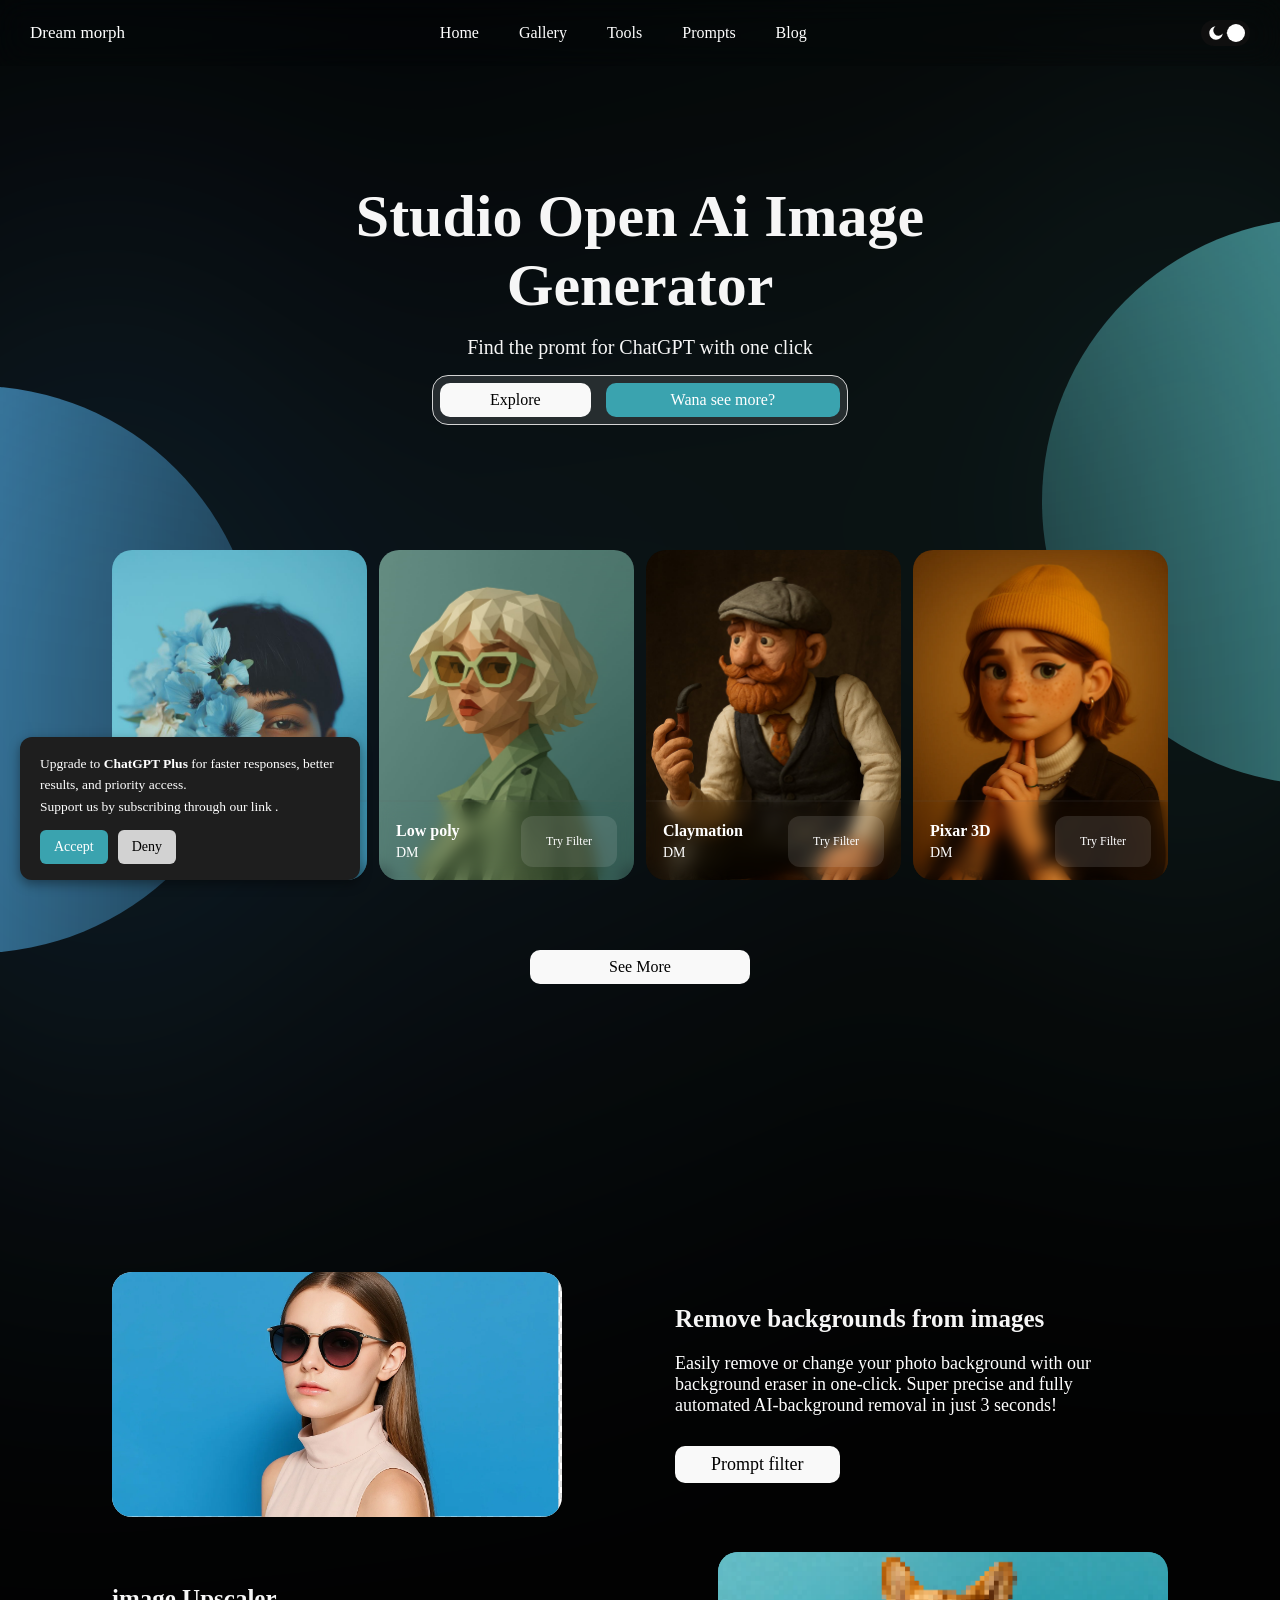
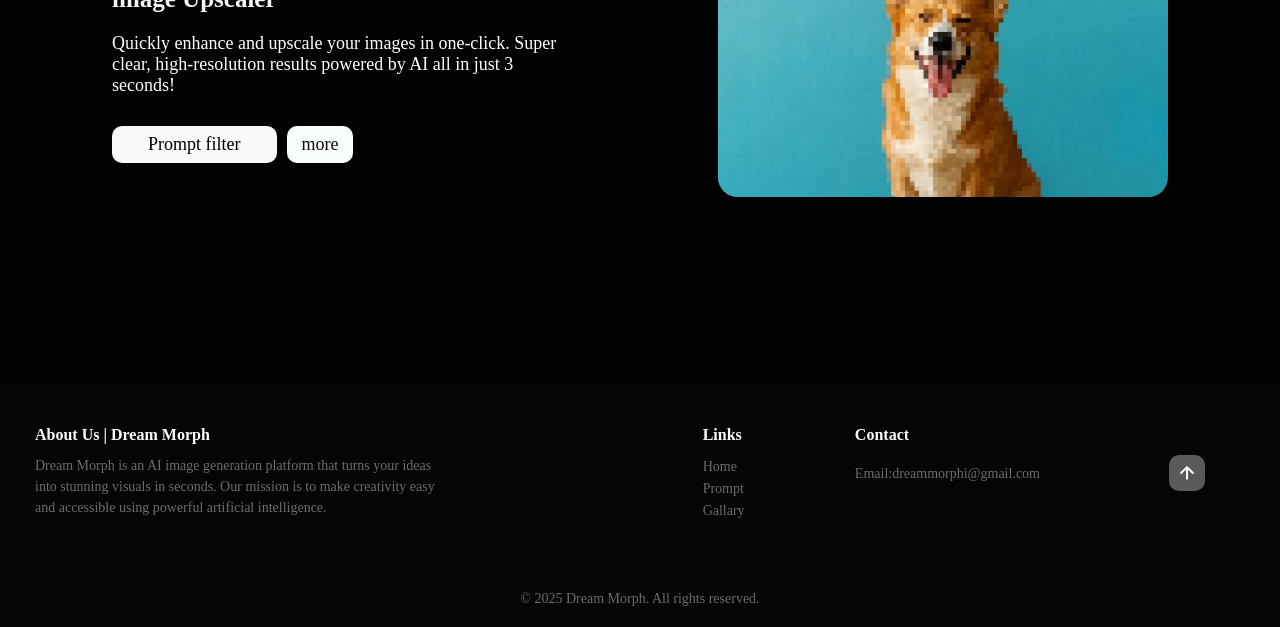
==== commit 3297e320: "v" ====
--- a/index.html
+++ b/index.html
@@ -162,7 +162,7 @@
                     data-aos-duration="1000" data-aos-easing="ease-in-out">Prompts</a>
             </li>
               <li class="navbar__item">
-                <a href="https://blog.dreammorph.art" id="blogBtn" target="_blank" rel="noopener noreferrer" class="navbar__link" data-aos="fade-up" data-aos-delay="250"
+                <a href="https://dreammorphblog.wordpress.com/" target="_blank" rel="noopener noreferrer" class="navbar__link" data-aos="fade-up" data-aos-delay="250"
                     data-aos-duration="1000" data-aos-easing="ease-in-out">Blog</a>
             </li>
         </ul>
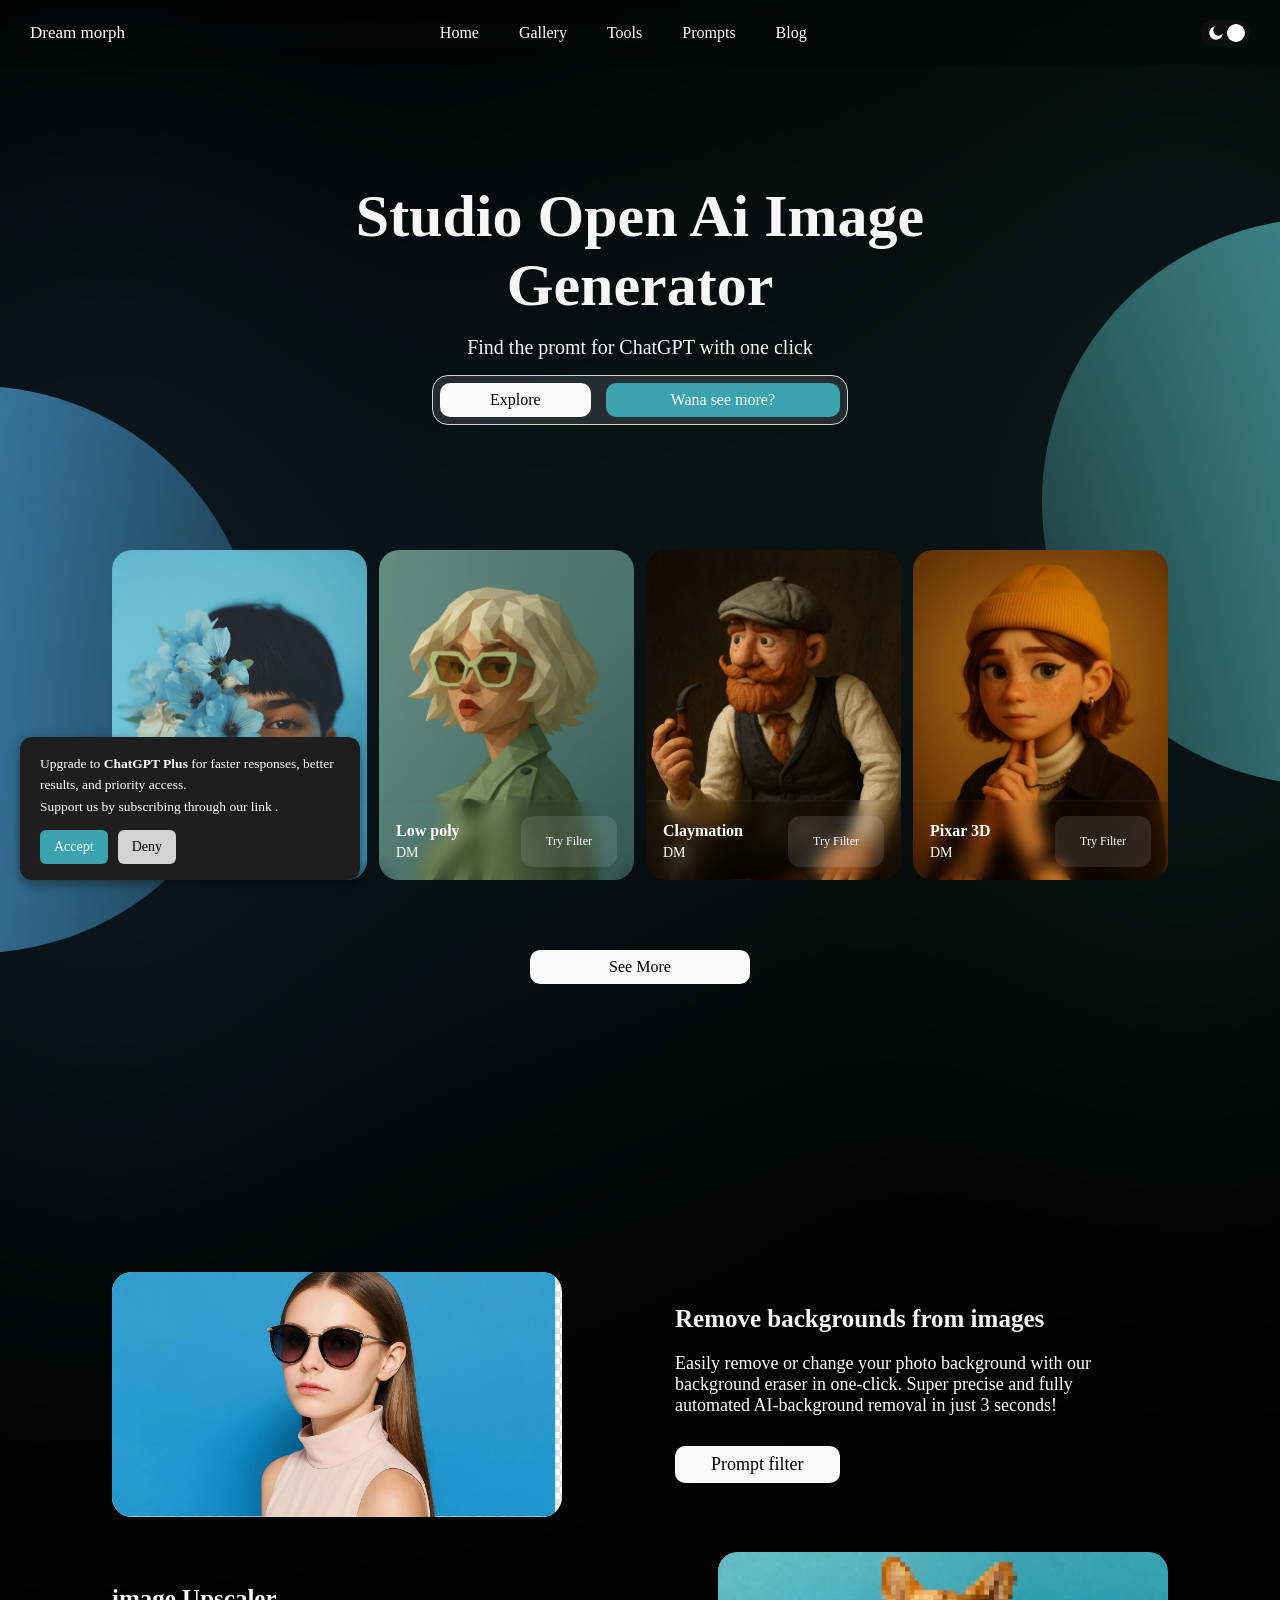
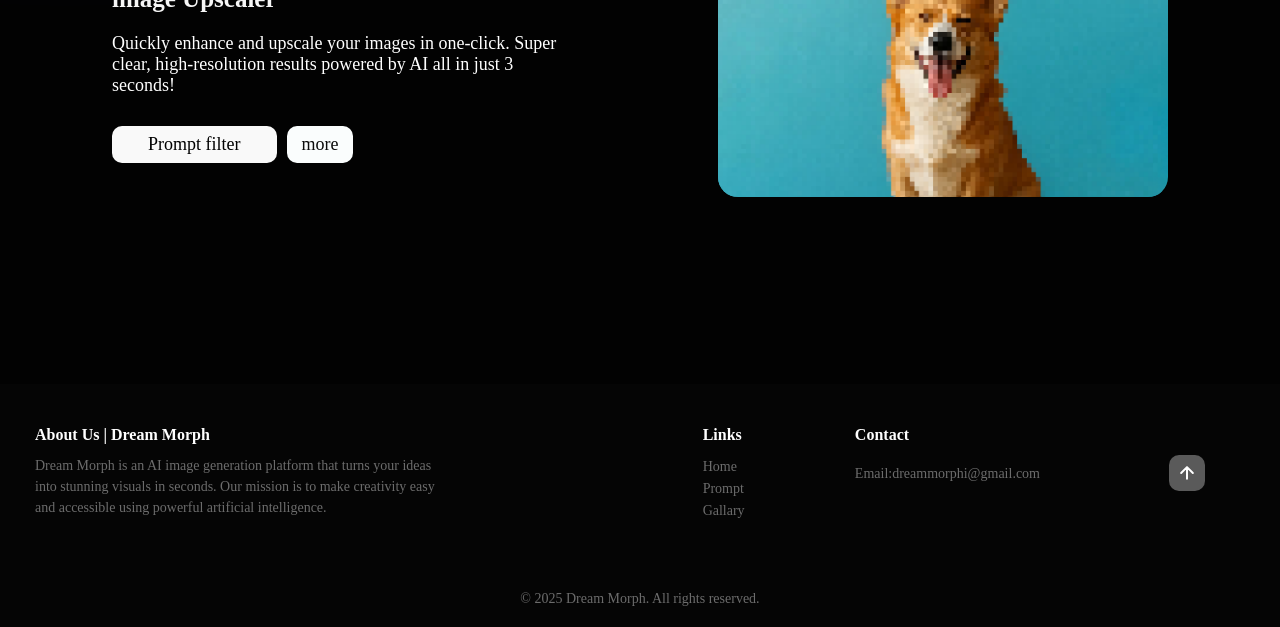
==== commit 0b172574: "." ====
--- a/index.html
+++ b/index.html
@@ -162,7 +162,7 @@
                     data-aos-duration="1000" data-aos-easing="ease-in-out">Prompts</a>
             </li>
               <li class="navbar__item">
-                <a href="https://dreammorphblog.wordpress.com/" target="_blank" rel="noopener noreferrer" class="navbar__link" data-aos="fade-up" data-aos-delay="250"
+                <a id="blogLink"  href="https://blog.dreammorph.art" target="_blank" rel="noopener noreferrer" class="navbar__link" data-aos="fade-up" data-aos-delay="250"
                     data-aos-duration="1000" data-aos-easing="ease-in-out">Blog</a>
             </li>
         </ul>
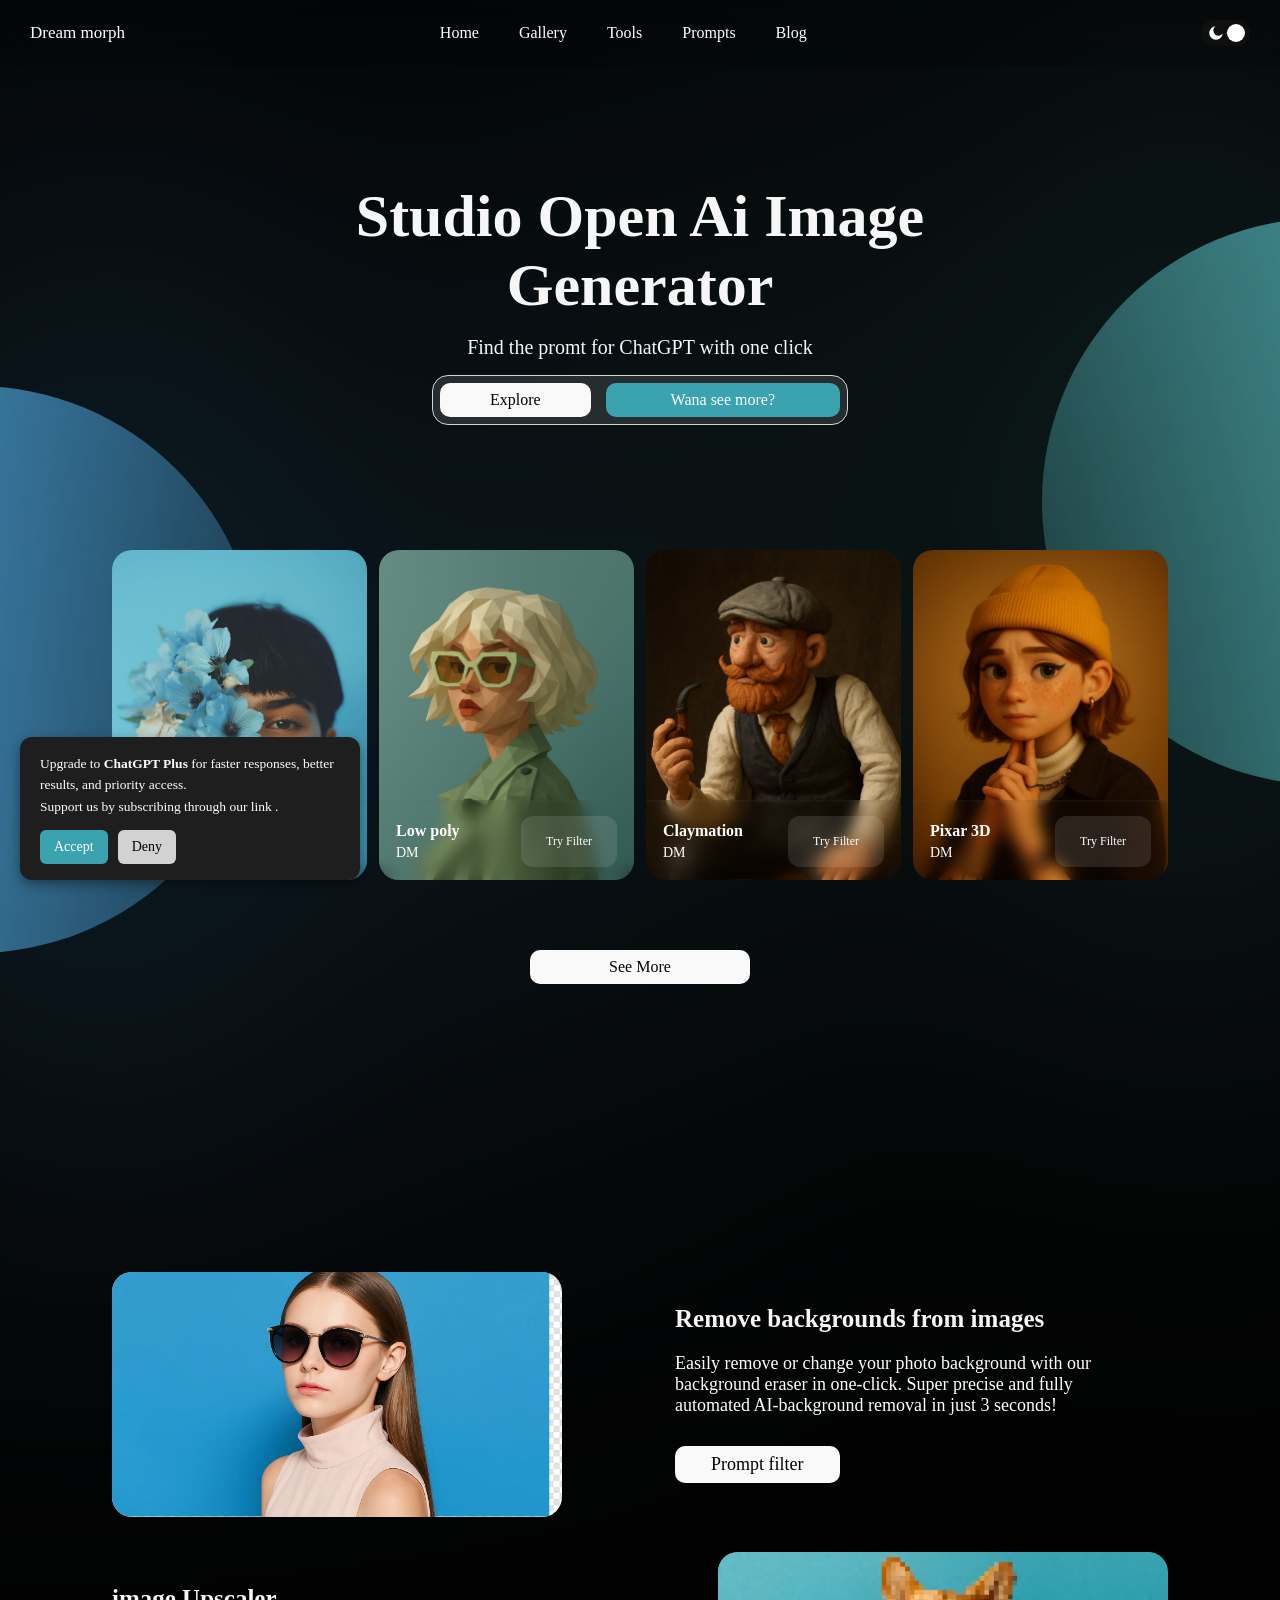
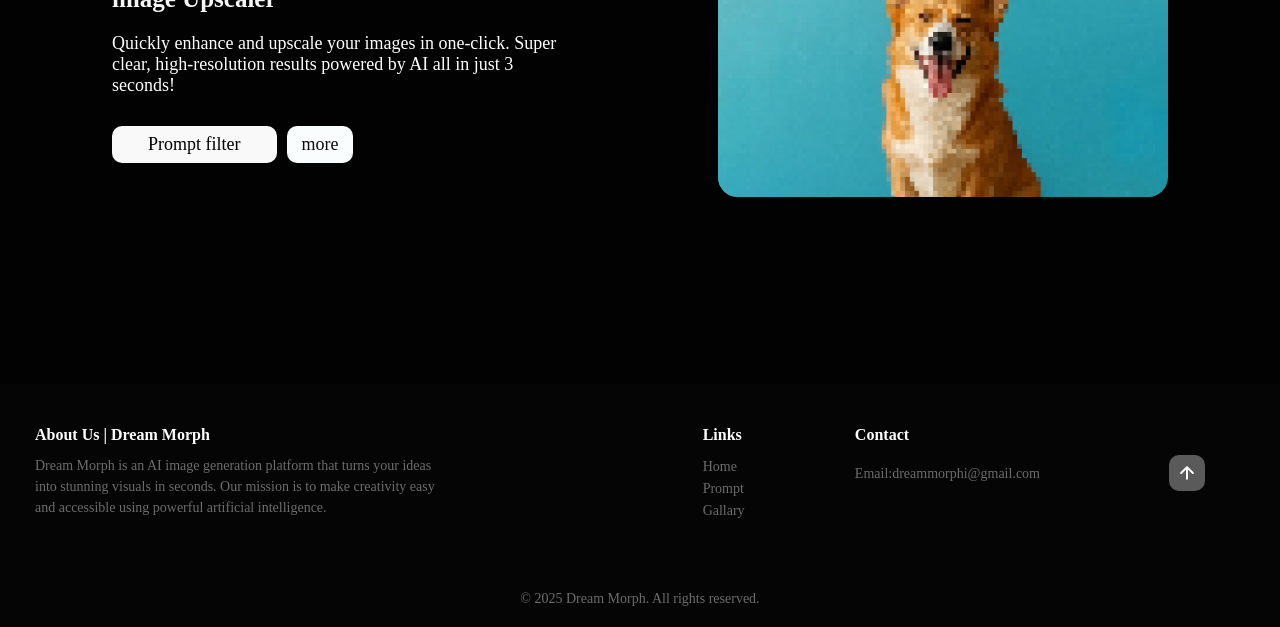
==== commit e5f53438: "s" ====
--- a/index.html
+++ b/index.html
@@ -162,7 +162,7 @@
                     data-aos-duration="1000" data-aos-easing="ease-in-out">Prompts</a>
             </li>
               <li class="navbar__item">
-                <a id="blogLink"  href="https://blog.dreammorph.art" target="_blank" rel="noopener noreferrer" class="navbar__link" data-aos="fade-up" data-aos-delay="250"
+                <a id="blogLink"  href="#" target="_blank" rel="noopener noreferrer" class="navbar__link" data-aos="fade-up" data-aos-delay="250"
                     data-aos-duration="1000" data-aos-easing="ease-in-out">Blog</a>
             </li>
         </ul>
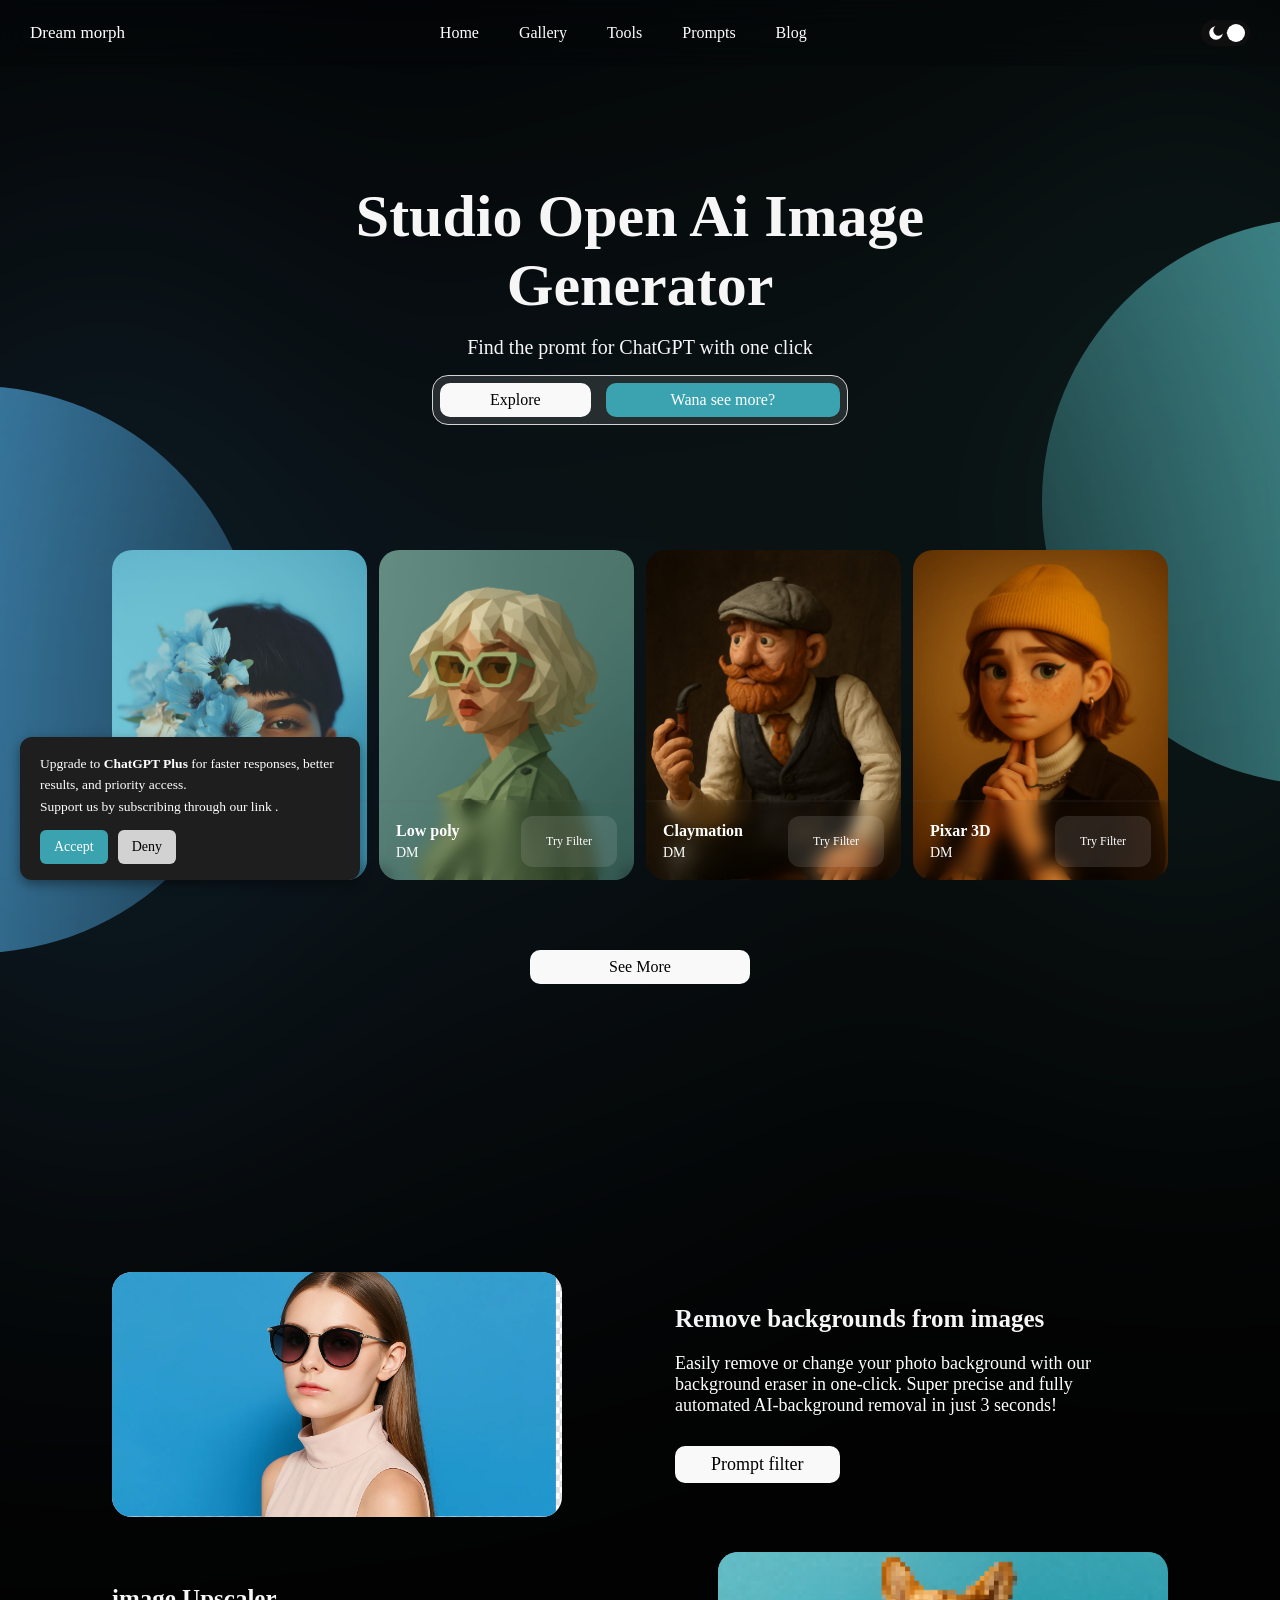
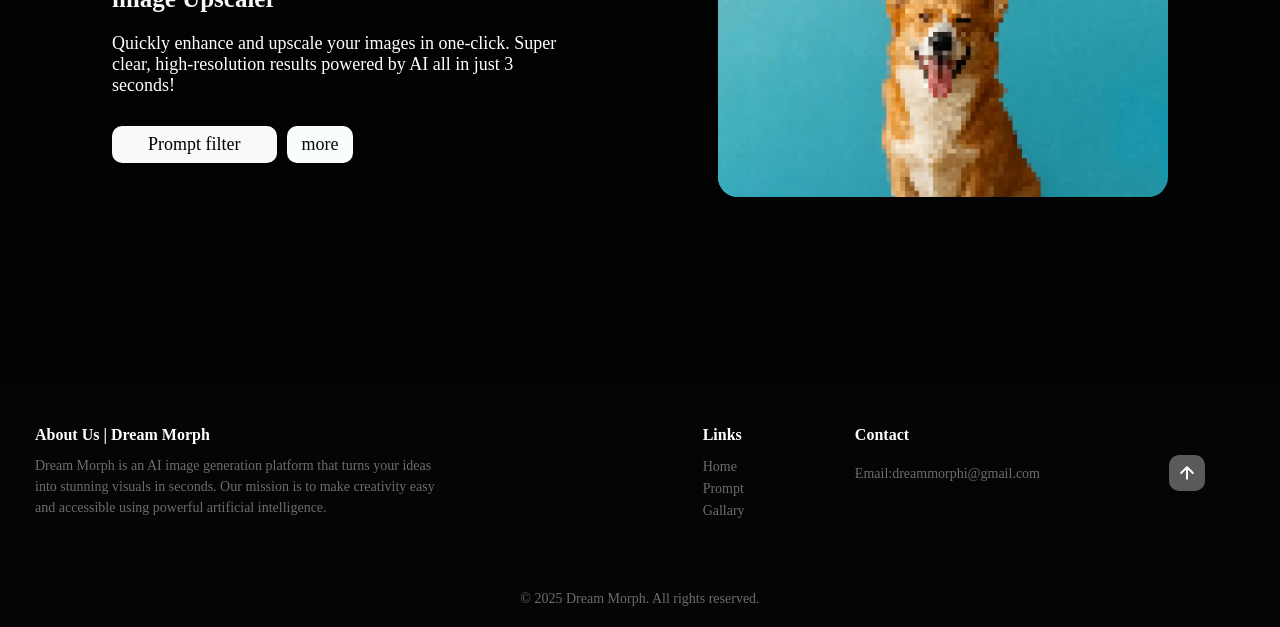
==== commit a6320420: "go to step one ._." ====
--- a/index.html
+++ b/index.html
@@ -162,7 +162,7 @@
                     data-aos-duration="1000" data-aos-easing="ease-in-out">Prompts</a>
             </li>
               <li class="navbar__item">
-                <a id="blogLink"  href="#" target="_blank" rel="noopener noreferrer" class="navbar__link" data-aos="fade-up" data-aos-delay="250"
+                <a href="#" target="_blank" rel="noopener noreferrer" class="navbar__link" data-aos="fade-up" data-aos-delay="250"
                     data-aos-duration="1000" data-aos-easing="ease-in-out">Blog</a>
             </li>
         </ul>
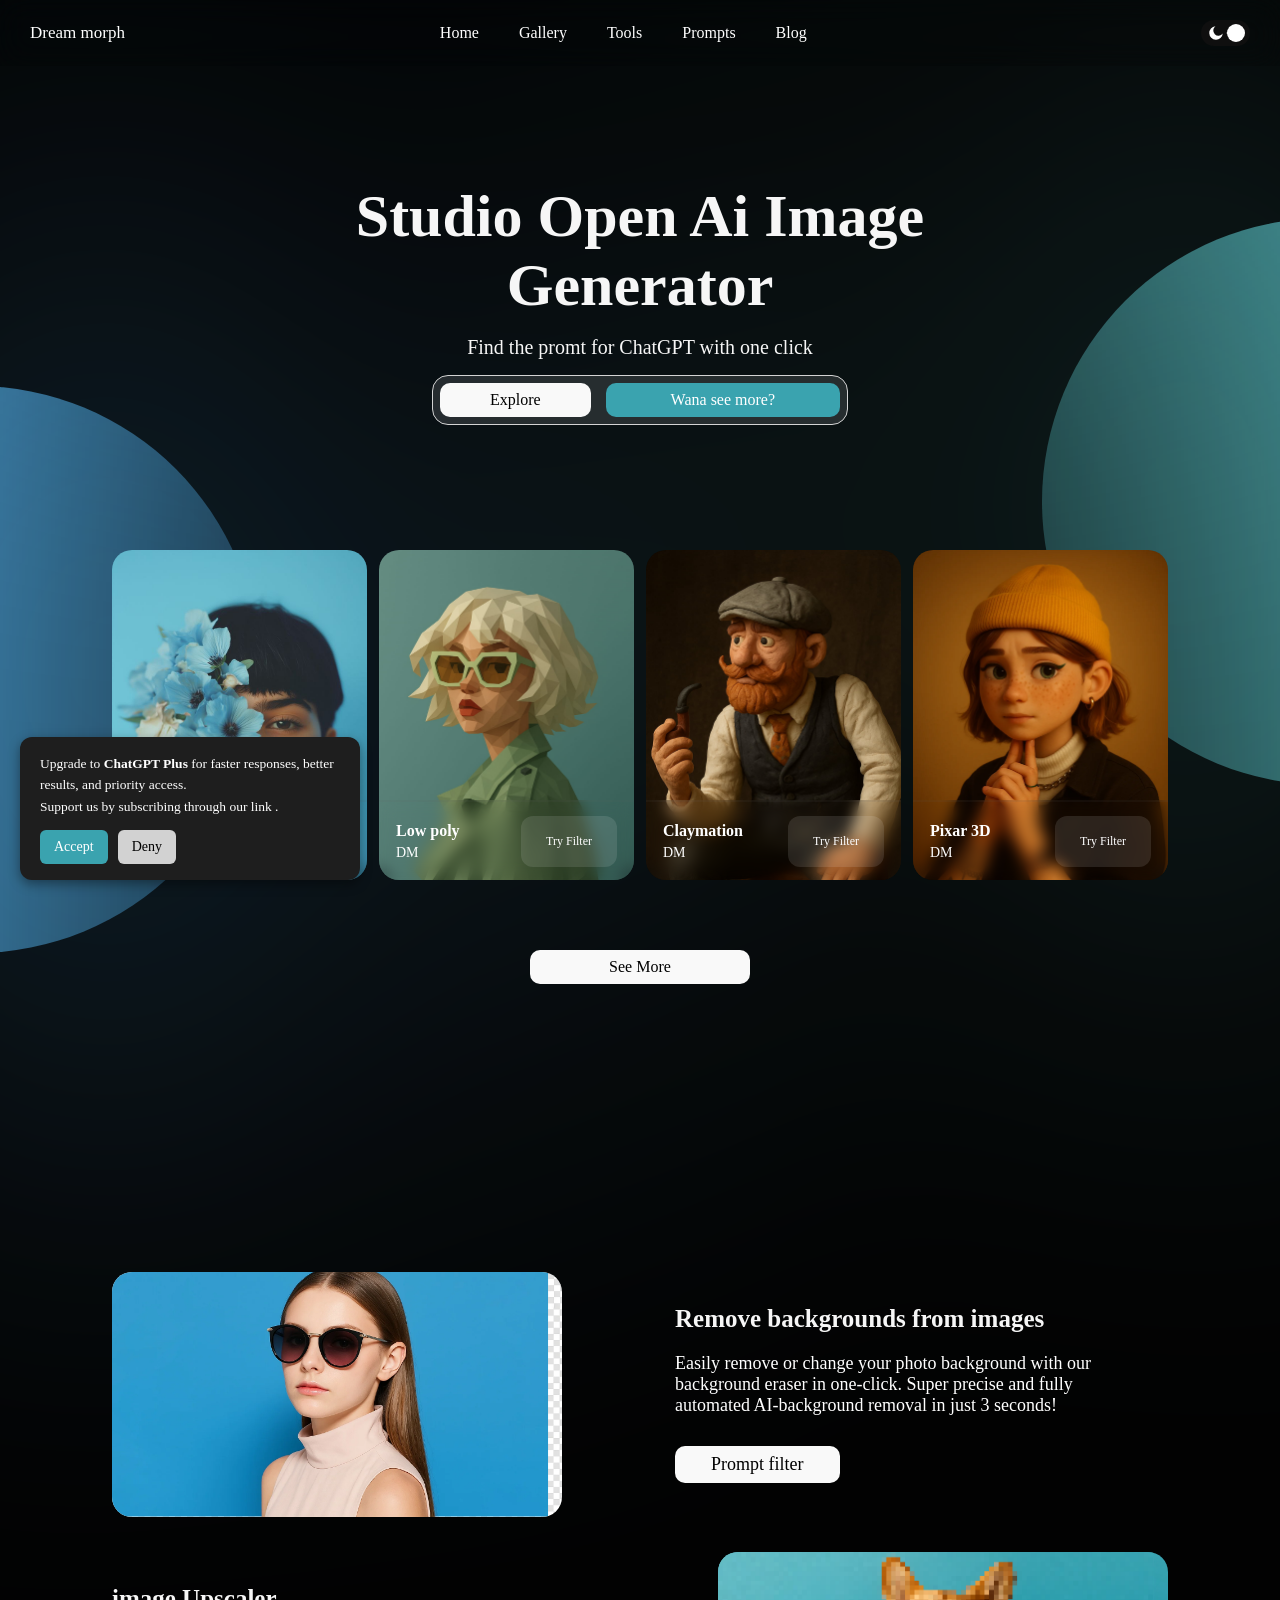
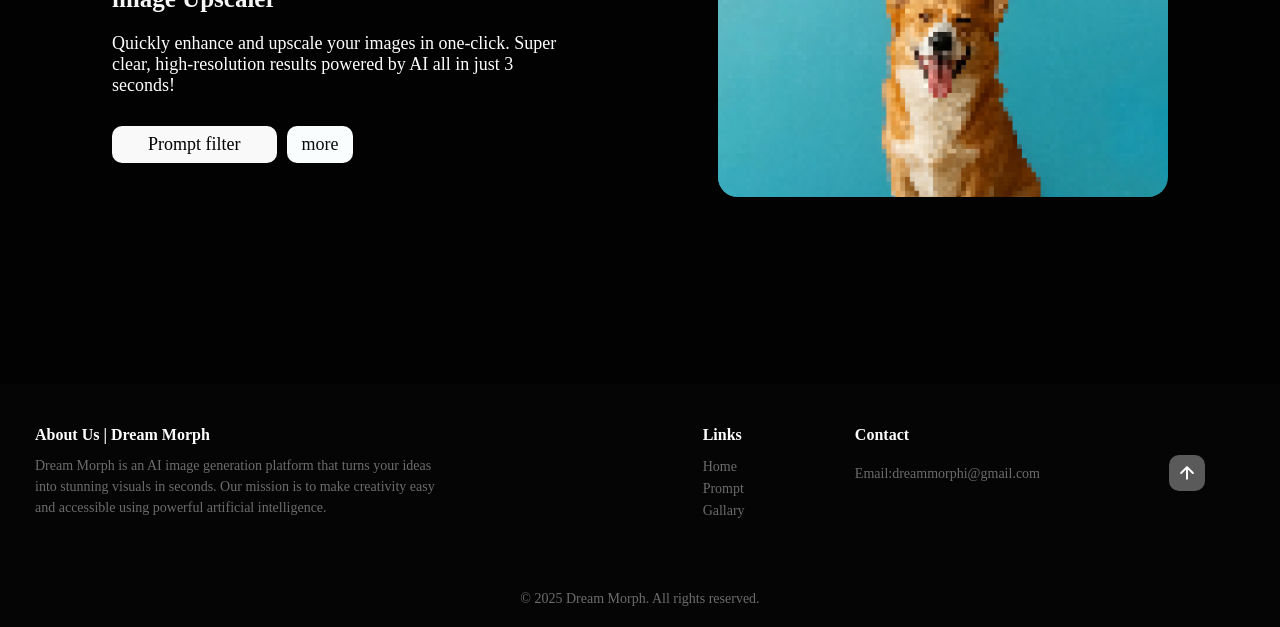
==== commit c8f4e91a: "Add addres blog" ====
--- a/index.html
+++ b/index.html
@@ -162,7 +162,7 @@
                     data-aos-duration="1000" data-aos-easing="ease-in-out">Prompts</a>
             </li>
               <li class="navbar__item">
-                <a href="#" target="_blank" rel="noopener noreferrer" class="navbar__link" data-aos="fade-up" data-aos-delay="250"
+                <a href="http://f34-preview.awardspace.net/blog.dreammorph.art/?_ga=2.19851640.1926187555.1761113933-700958606.1761113905" target="_blank" rel="noopener noreferrer" class="navbar__link" data-aos="fade-up" data-aos-delay="250"
                     data-aos-duration="1000" data-aos-easing="ease-in-out">Blog</a>
             </li>
         </ul>
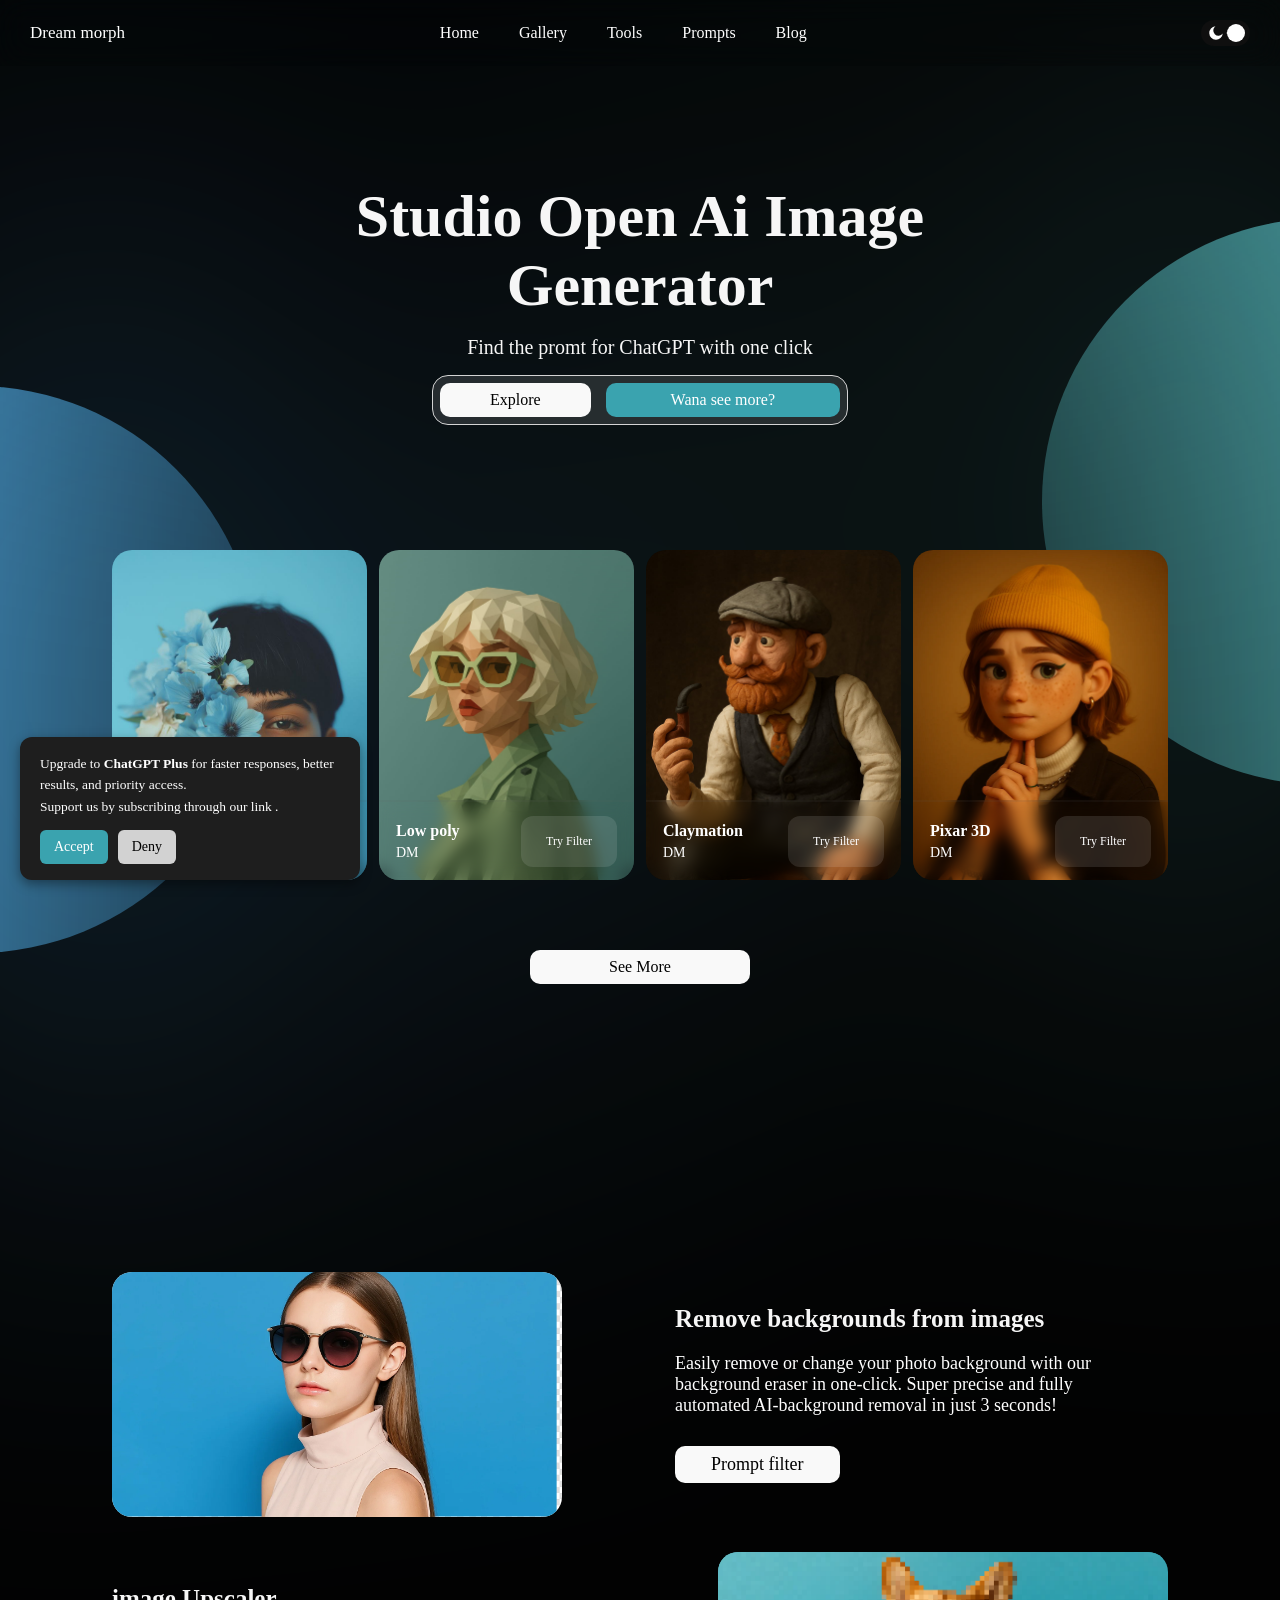
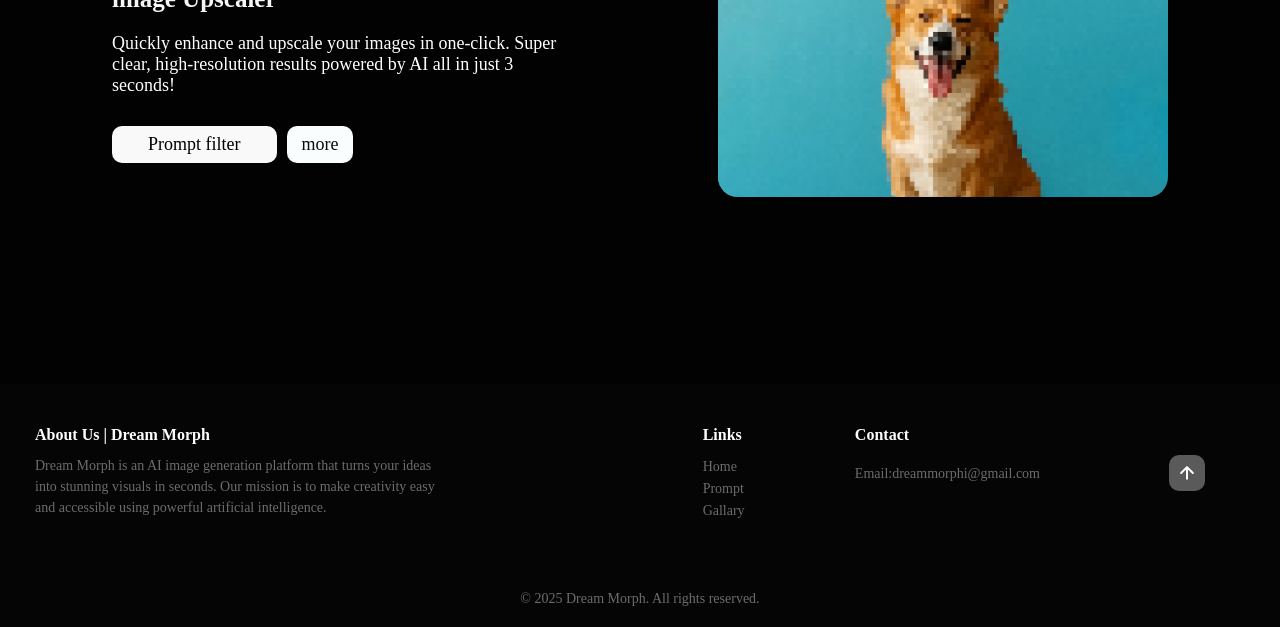
==== commit cc66a748: "blog" ====
--- a/index.html
+++ b/index.html
@@ -162,7 +162,7 @@
                     data-aos-duration="1000" data-aos-easing="ease-in-out">Prompts</a>
             </li>
               <li class="navbar__item">
-                <a href="http://f34-preview.awardspace.net/blog.dreammorph.art/?_ga=2.19851640.1926187555.1761113933-700958606.1761113905" target="_blank" rel="noopener noreferrer" class="navbar__link" data-aos="fade-up" data-aos-delay="250"
+                <a href="https://blogdreammorph.ct.ws/" target="_blank" rel="noopener noreferrer" class="navbar__link" data-aos="fade-up" data-aos-delay="250"
                     data-aos-duration="1000" data-aos-easing="ease-in-out">Blog</a>
             </li>
         </ul>
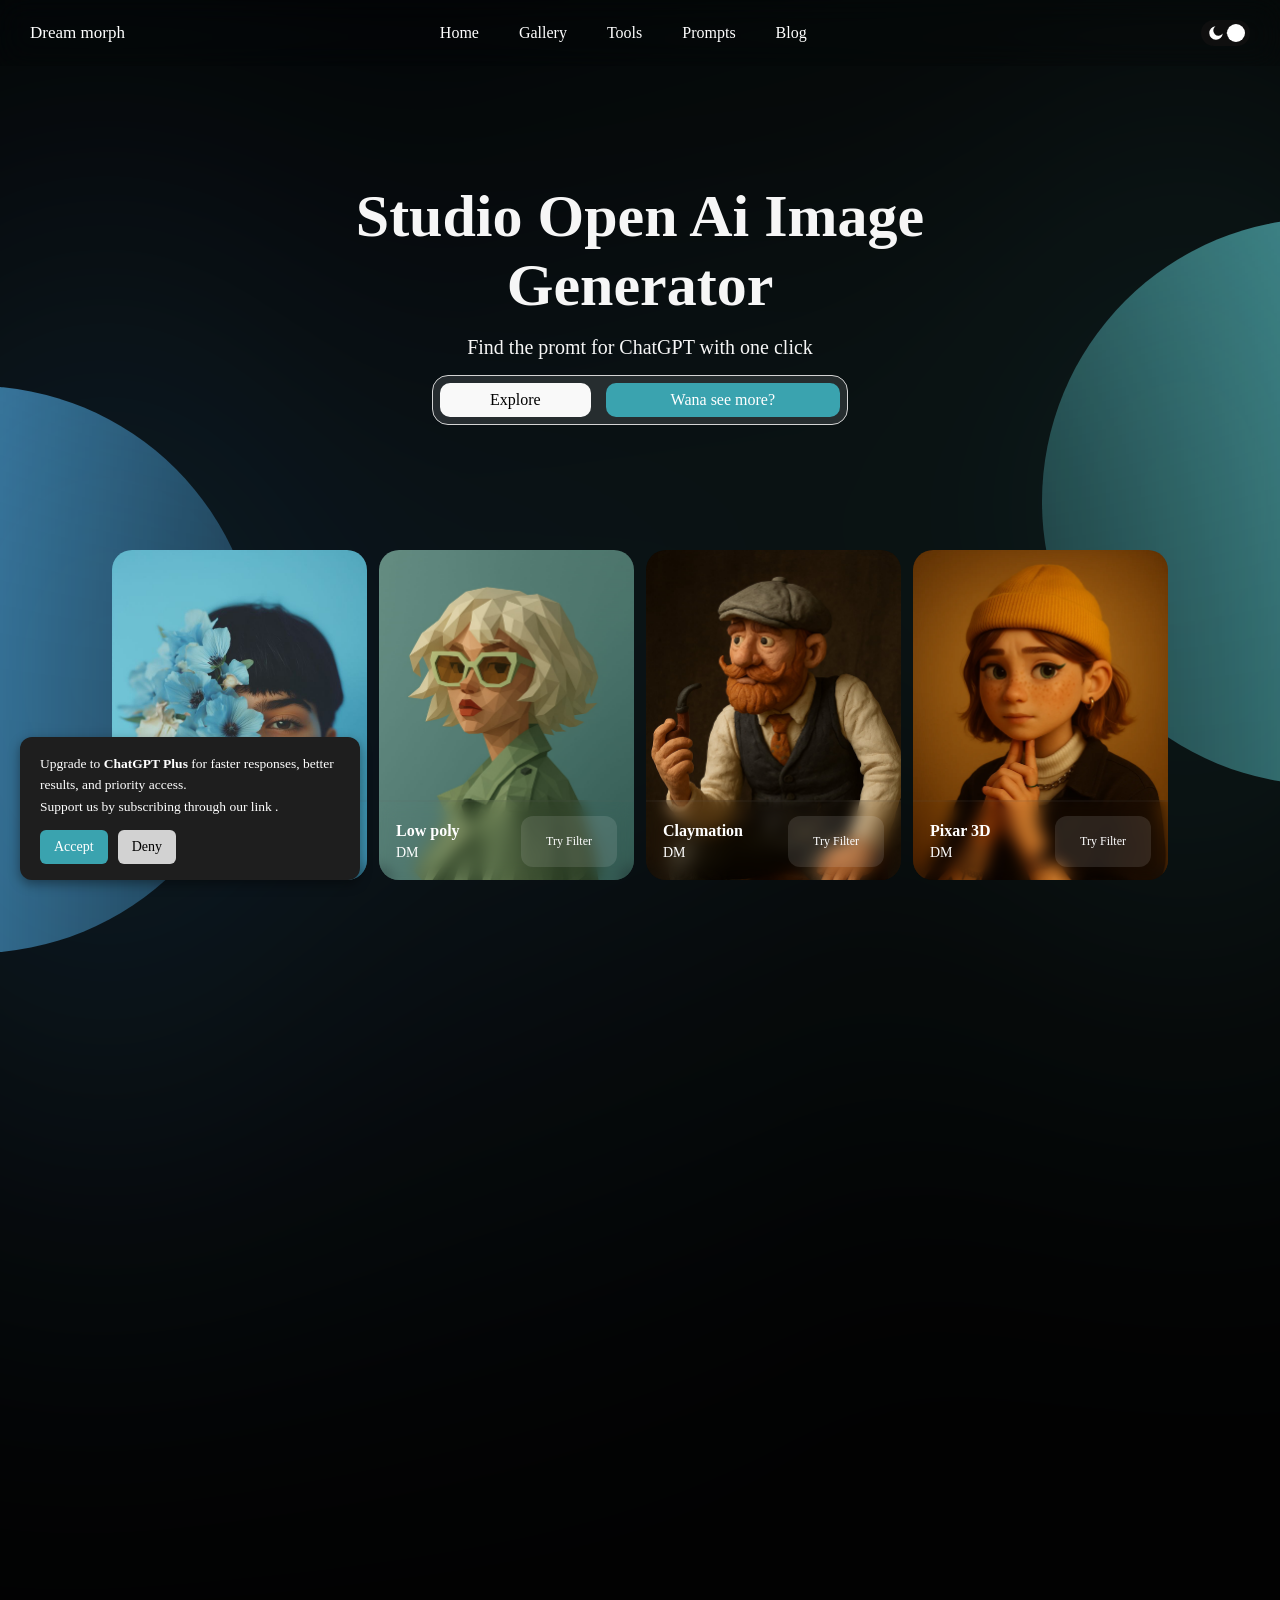
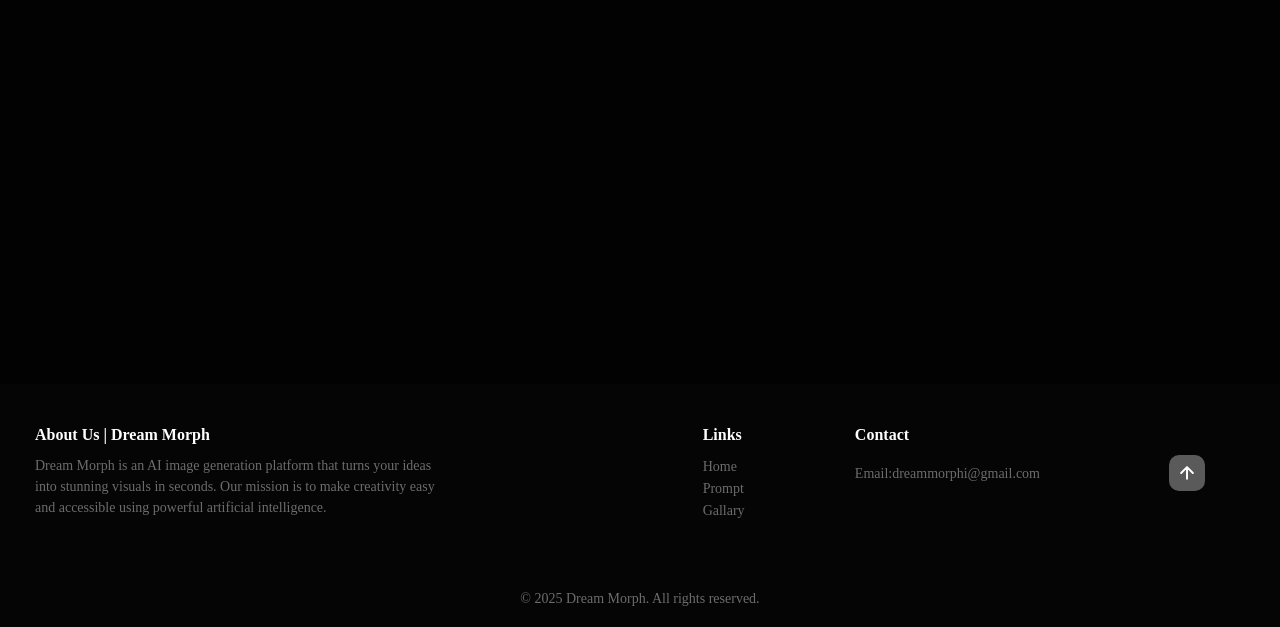
==== commit 092f881b: "add prompt" ====
--- a/index.html
+++ b/index.html
@@ -16,18 +16,25 @@
 
     <!-- Favicon -->
     <link rel="shortcut icon" href="/image/favicon.png" type="image/png">
+    <!-- meta tags -->
+    <meta property="og:title" content="3D Collectible Figures with AI – Nano Banana Studio">
+    <meta property="og:description"
+        content="Learn how Nano Banana Studio transforms simple portraits into stunning 3D collectible figures using AI.">
+    <meta property="og:image" content="https://dreammorph.art/images/3d-figure-before-after.jpg">
+    <meta property="og:url" content="https://dreammorph.art/blog/3d-collectible-figure-ai">
+    <meta property="og:type" content="article">
 
     <!-- JS (اگر میخوای async باشه میتونی بعد از body لود کنی) -->
     <script src="https://unpkg.com/aos@2.3.1/dist/aos.js"></script>
 
     <!-- js for clarity` -->
     <script type="text/javascript">
-    (function(c,l,a,r,i,t,y){
-        c[a]=c[a]||function(){(c[a].q=c[a].q||[]).push(arguments)};
-        t=l.createElement(r);t.async=1;t.src="https://www.clarity.ms/tag/"+i;
-        y=l.getElementsByTagName(r)[0];y.parentNode.insertBefore(t,y);
-    })(window, document, "clarity", "script", "tnjbkv79kr");
-</script>
+        (function (c, l, a, r, i, t, y) {
+            c[a] = c[a] || function () { (c[a].q = c[a].q || []).push(arguments) };
+            t = l.createElement(r); t.async = 1; t.src = "https://www.clarity.ms/tag/" + i;
+            y = l.getElementsByTagName(r)[0]; y.parentNode.insertBefore(t, y);
+        })(window, document, "clarity", "script", "tnjbkv79kr");
+    </script>
 </head>
 
 
@@ -161,9 +168,10 @@
                 <a href="/prompts.html" class="navbar__link" data-aos="fade-up" data-aos-delay="250"
                     data-aos-duration="1000" data-aos-easing="ease-in-out">Prompts</a>
             </li>
-              <li class="navbar__item">
-                <a href="https://blogdreammorph.ct.ws/" target="_blank" rel="noopener noreferrer" class="navbar__link" data-aos="fade-up" data-aos-delay="250"
-                    data-aos-duration="1000" data-aos-easing="ease-in-out">Blog</a>
+            <li class="navbar__item">
+                <a href="https://blogdreammorph.ct.ws/" target="_blank" rel="noopener noreferrer" class="navbar__link"
+                    data-aos="fade-up" data-aos-delay="250" data-aos-duration="1000"
+                    data-aos-easing="ease-in-out">Blog</a>
             </li>
         </ul>
 
